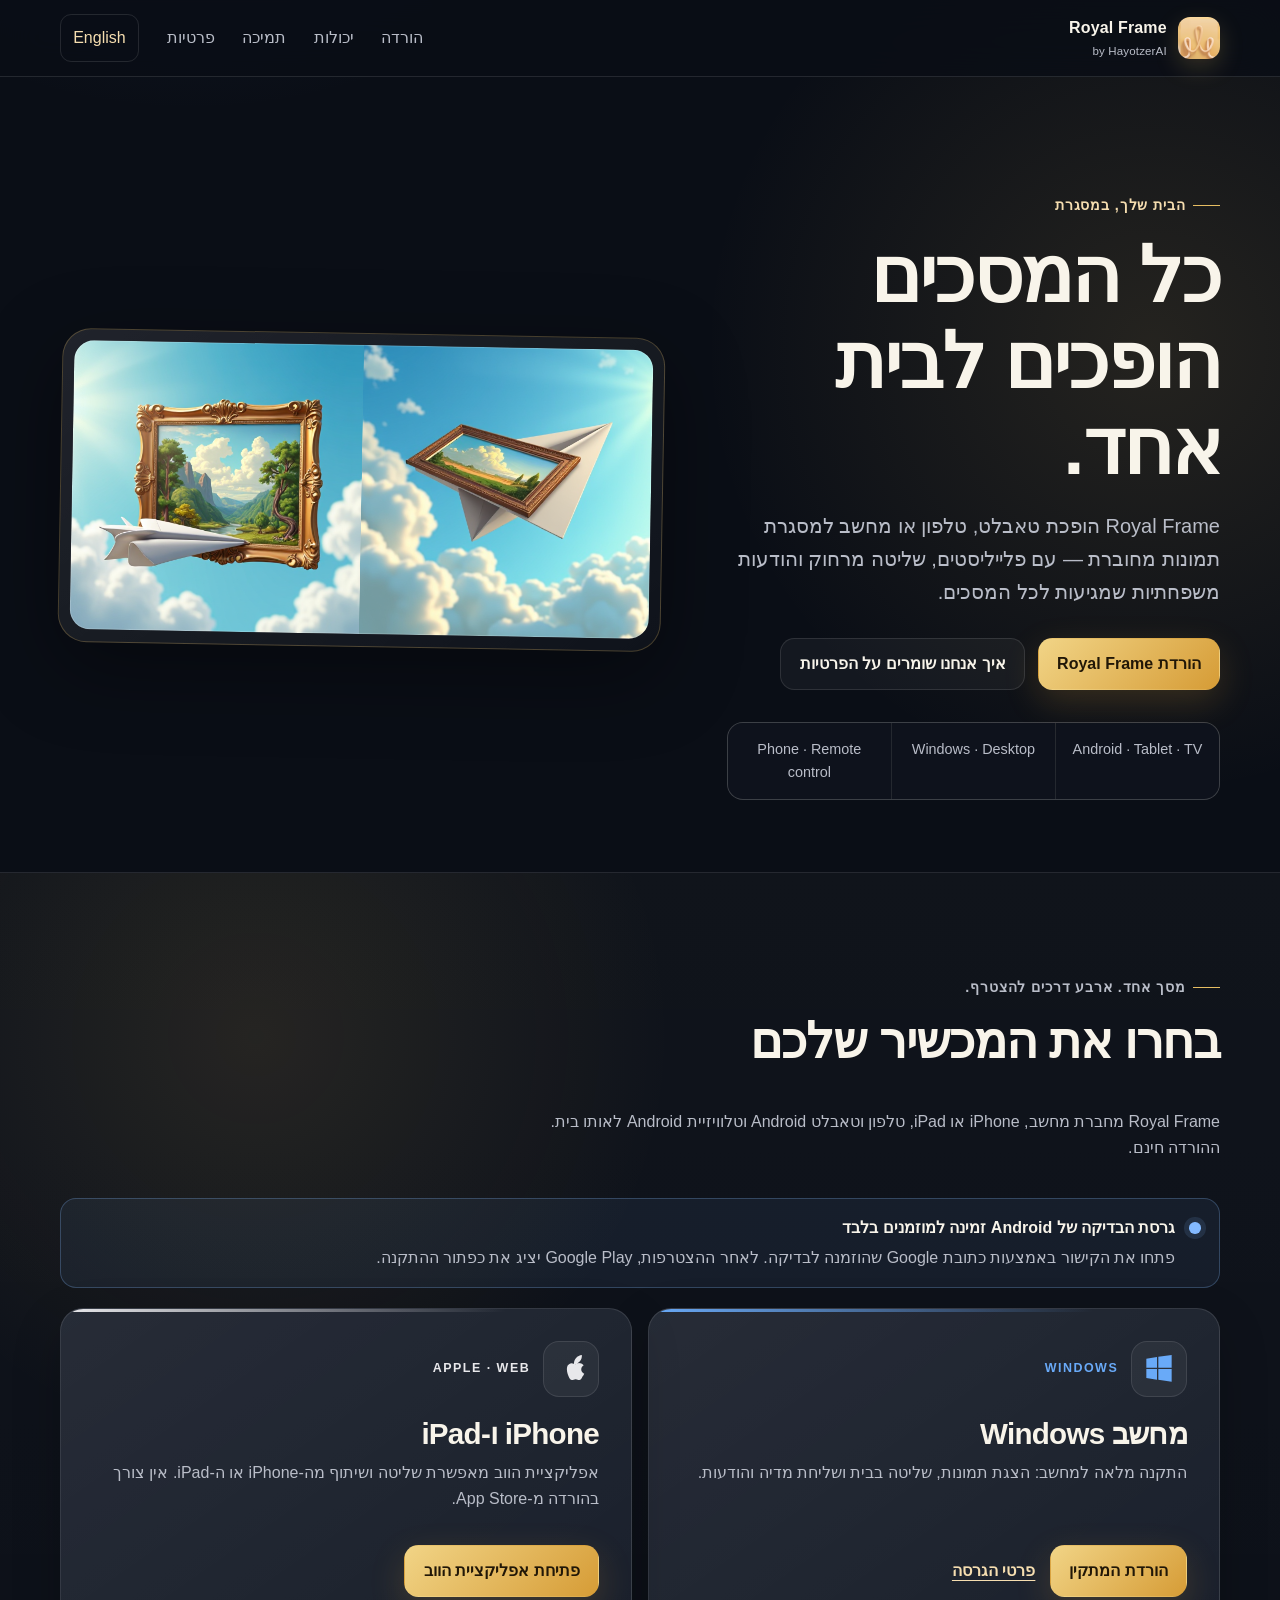
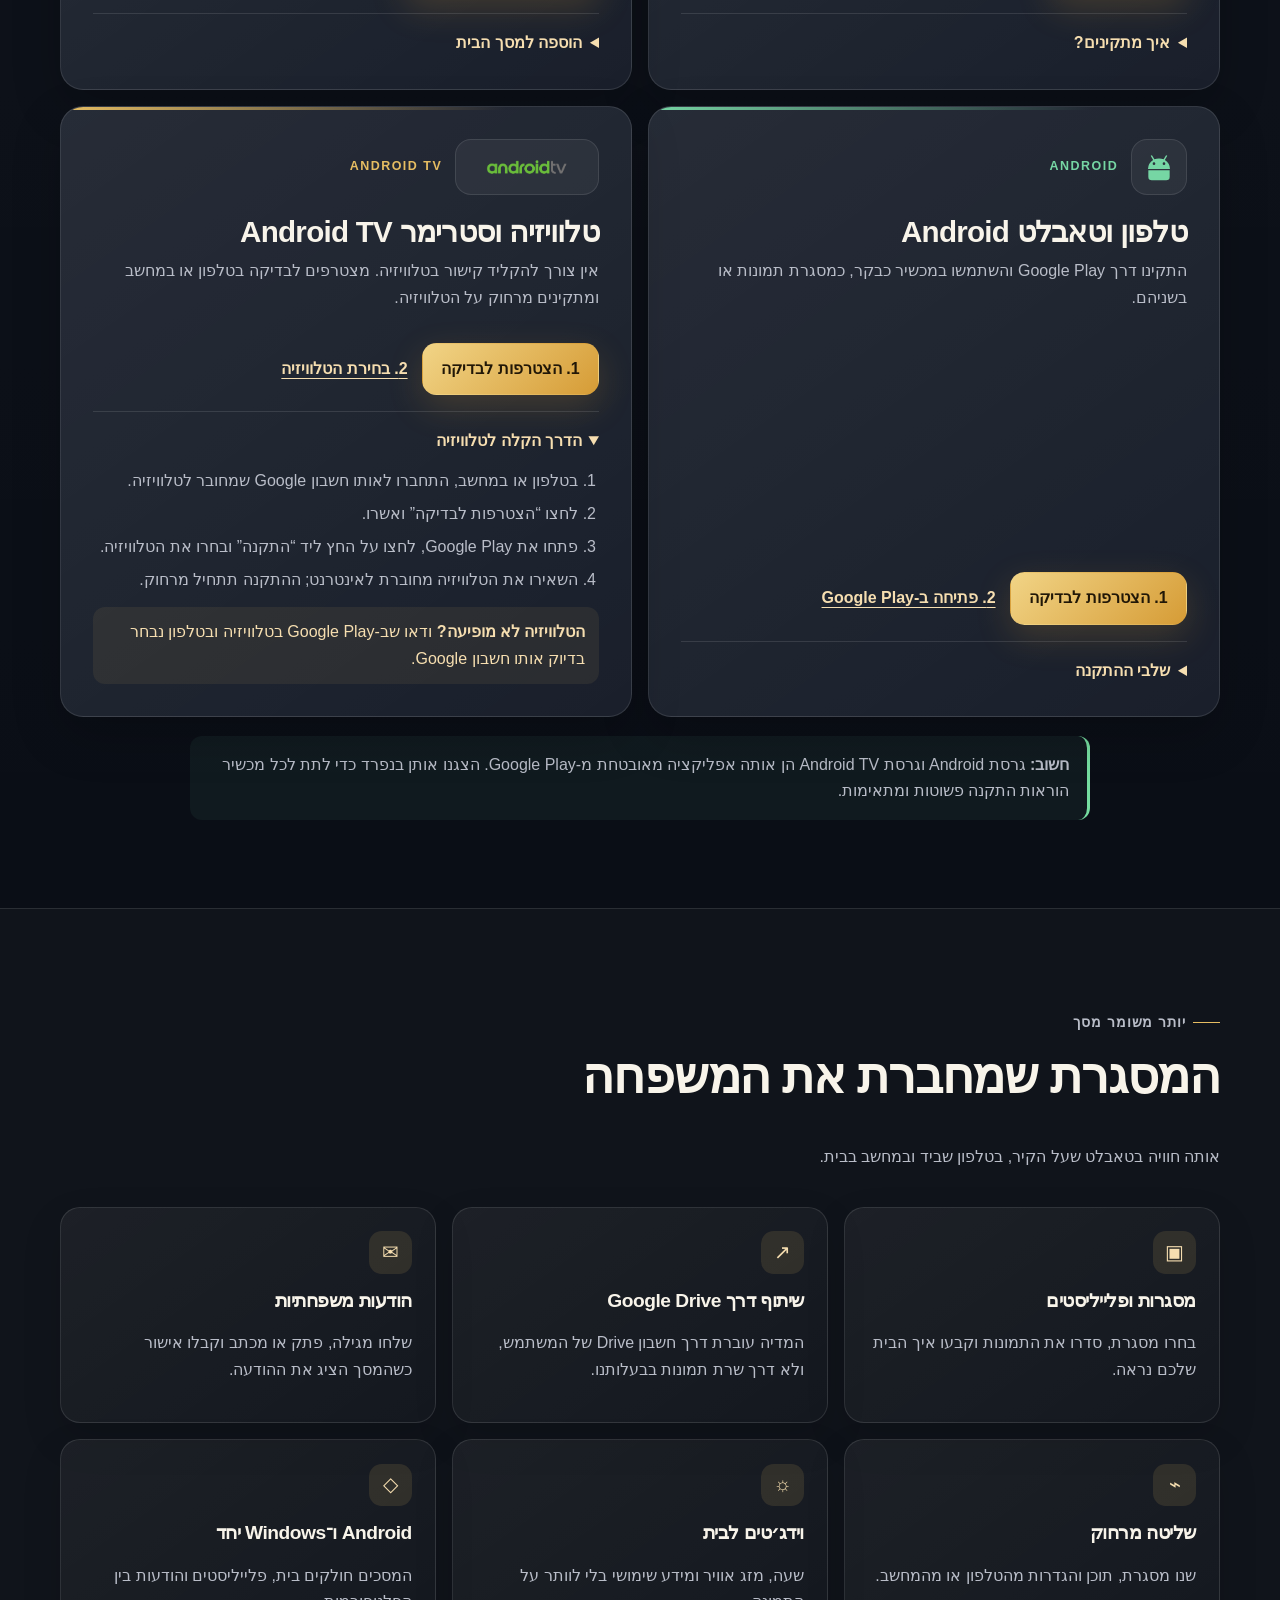
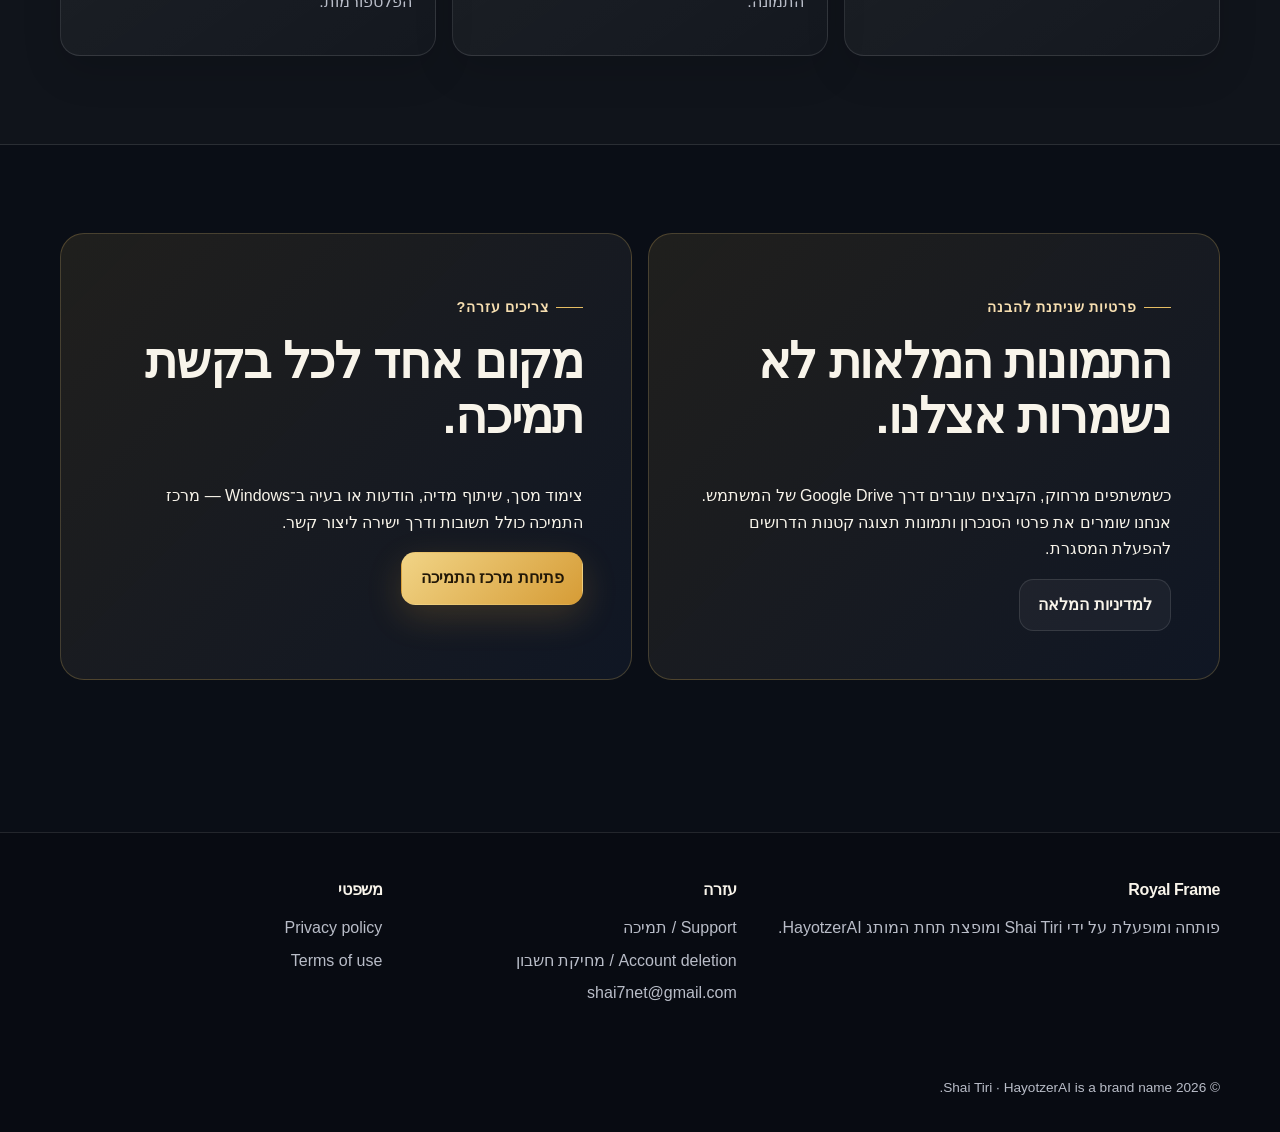
==== index.html @ 6806bc5f "Use Android TV wordmark in downloads" ====
<!doctype html>
<html lang="he" dir="rtl" data-language="he">
<head>
  <meta charset="utf-8">
  <meta name="viewport" content="width=device-width, initial-scale=1">
  <meta name="description" content="Royal Frame turns Android and Windows screens into a connected digital photo frame for your home.">
  <meta name="theme-color" content="#0a0e16">
  <meta property="og:title" content="Royal Frame by HayotzerAI">
  <meta property="og:description" content="Your photos, your screens, one connected frame.">
  <meta property="og:image" content="assets/royal-frame-hero.png">
  <title>Royal Frame — המסגרת המשפחתית החכמה</title>
  <link rel="icon" href="assets/royal-frame-icon.png">
  <link rel="stylesheet" href="styles.css">
  <script src="site.js" defer></script>
</head>
<body>
  <a class="skip-link" href="#main">דלג לתוכן</a>
  <header class="site-header">
    <div class="nav-shell">
      <a class="brand" href="index.html" aria-label="Royal Frame home">
        <img src="assets/royal-frame-icon.png" alt="">
        <span>Royal Frame<small>by HayotzerAI</small></span>
      </a>
      <nav class="nav-links" aria-label="ניווט ראשי">
        <a href="#downloads"><span data-lang="he">הורדה</span><span data-lang="en">Download</span></a>
        <a href="#features"><span data-lang="he">יכולות</span><span data-lang="en">Features</span></a>
        <a href="support.html"><span data-lang="he">תמיכה</span><span data-lang="en">Support</span></a>
        <a href="privacy.html"><span data-lang="he">פרטיות</span><span data-lang="en">Privacy</span></a>
      </nav>
      <button class="language-button" type="button" data-language-toggle>English</button>
    </div>
  </header>

  <main id="main">
    <section class="hero">
      <div class="content-shell hero-grid">
        <div>
          <p class="eyebrow"><span data-lang="he">הבית שלך, במסגרת</span><span data-lang="en">Your home, framed</span></p>
          <h1 data-lang="he">כל המסכים הופכים לבית אחד.</h1>
          <h1 data-lang="en">Every screen becomes part of home.</h1>
          <p class="lead" data-lang="he">Royal Frame הופכת טאבלט, טלפון או מחשב למסגרת תמונות מחוברת — עם פלייליסטים, שליטה מרחוק והודעות משפחתיות שמגיעות לכל המסכים.</p>
          <p class="lead" data-lang="en">Royal Frame turns a tablet, phone or PC into a connected photo frame—with playlists, remote control and family messages delivered across your screens.</p>
          <div class="hero-actions">
            <a class="button primary" href="#downloads"><span data-lang="he">הורדת Royal Frame</span><span data-lang="en">Download Royal Frame</span></a>
            <a class="button" href="privacy.html"><span data-lang="he">איך אנחנו שומרים על הפרטיות</span><span data-lang="en">How privacy works</span></a>
          </div>
          <div class="platform-strip" aria-label="Supported platforms">
            <span>Android · Tablet · TV</span>
            <span>Windows · Desktop</span>
            <span>Phone · Remote control</span>
          </div>
        </div>
        <div class="hero-art">
          <img src="assets/royal-frame-hero.png" alt="Royal Frame artwork showing framed pictures travelling between screens">
        </div>
      </div>
    </section>

    <section class="section download-section" id="downloads">
      <div class="content-shell">
        <div class="section-heading download-heading">
          <p class="eyebrow"><span data-lang="he">מסך אחד. ארבע דרכים להצטרף.</span><span data-lang="en">One home. Four ways to join.</span></p>
          <h2 data-lang="he">בחרו את המכשיר שלכם</h2>
          <h2 data-lang="en">Choose your device</h2>
          <p data-lang="he">Royal Frame מחברת מחשב, iPhone או iPad, טלפון וטאבלט Android וטלוויזיית Android לאותו בית. ההורדה חינם.</p>
          <p data-lang="en">Royal Frame connects Windows, iPhone or iPad, Android phones and tablets, and Android TV to one Home. Downloading is free.</p>
        </div>

        <div class="beta-notice" role="note">
          <span class="beta-dot" aria-hidden="true"></span>
          <div>
            <strong data-lang="he">גרסת הבדיקה של Android זמינה למוזמנים בלבד</strong>
            <strong data-lang="en">The Android test is currently invitation only</strong>
            <p data-lang="he">פתחו את הקישור באמצעות כתובת Google שהוזמנה לבדיקה. לאחר ההצטרפות, Google Play יציג את כפתור ההתקנה.</p>
            <p data-lang="en">Open the link with the invited Google account. After joining, Google Play will show the install option.</p>
          </div>
        </div>

        <div class="download-grid">
          <article class="download-card windows-card" id="download-windows">
            <div class="download-card-top">
              <div class="platform-icon" aria-hidden="true">
                <svg viewBox="0 0 48 48"><path d="M5 8.5 21 6v16H5zm18-2.8L43 3v19H23zM5 24h16v16L5 37.5zm18 0h20v19l-20-2.8z"/></svg>
              </div>
              <span class="platform-kicker">Windows</span>
            </div>
            <h3 data-lang="he">מחשב Windows</h3>
            <h3 data-lang="en">Windows PC</h3>
            <p data-lang="he">התקנה מלאה למחשב: הצגת תמונות, שליטה בבית ושליחת מדיה והודעות.</p>
            <p data-lang="en">The complete PC app for displaying photos, controlling your Home, and sending media and messages.</p>
            <div class="download-actions">
              <a class="button primary" href="https://github.com/Shai7net/royal-frame-windows-releases/releases/latest/download/RoyalFrameSetup.exe">
                <span data-lang="he">הורדת המתקין</span><span data-lang="en">Download installer</span>
              </a>
              <a class="text-link" href="https://github.com/Shai7net/royal-frame-windows-releases/releases/latest" target="_blank" rel="noopener">
                <span data-lang="he">פרטי הגרסה</span><span data-lang="en">Release details</span>
              </a>
            </div>
            <details class="install-notes">
              <summary><span data-lang="he">איך מתקינים?</span><span data-lang="en">How do I install it?</span></summary>
              <ol data-lang="he"><li>הורידו ופתחו את RoyalFrameSetup.exe.</li><li>אשרו ל-Windows לבצע את ההתקנה.</li><li>פתחו את Royal Frame והתחברו או הצטרפו לבית קיים.</li></ol>
              <ol data-lang="en"><li>Download and open RoyalFrameSetup.exe.</li><li>Allow Windows to run the installer.</li><li>Open Royal Frame and sign in or join an existing Home.</li></ol>
            </details>
          </article>

          <article class="download-card apple-card" id="download-apple">
            <div class="download-card-top">
              <div class="platform-icon" aria-hidden="true">
                <svg viewBox="0 0 48 48"><path d="M31.6 7.6c2.1-2.5 5.6-4.3 8.7-4.5.4 3.5-.9 7-3 9.3-2.1 2.5-5.4 4.4-8.7 4.1-.5-3.3 1-6.7 3-8.9ZM41.4 34.7c-1.3 3-2.8 5.8-5 5.9-2.1 0-2.8-1.3-5.4-1.3-2.7 0-3.5 1.2-5.5 1.3-2.2.1-3.9-2.9-5.2-5.8-2.8-5.9-3.1-12.8-1.3-15.9 1.3-2.2 3.6-3.6 5.9-3.6 2.2 0 4.2 1.4 5.5 1.4s3.8-1.7 6.4-1.5c1.1 0 4.2.4 6.2 3.3-5.4 3-4.5 10.6.9 12.7-.6 1.5-1.4 2.7-2.1 3.5Z"/></svg>
              </div>
              <span class="platform-kicker">Apple · Web</span>
            </div>
            <h3 data-lang="he">iPhone ו-iPad</h3>
            <h3 data-lang="en">iPhone &amp; iPad</h3>
            <p data-lang="he">אפליקציית הווב מאפשרת שליטה ושיתוף מה-iPhone או ה-iPad. אין צורך בהורדה מ-App Store.</p>
            <p data-lang="en">The web app lets you control and share from iPhone or iPad. No App Store download is required.</p>
            <div class="download-actions">
              <a class="button primary" href="https://royal-frame-remote.web.app" target="_blank" rel="noopener">
                <span data-lang="he">פתיחת אפליקציית הווב</span><span data-lang="en">Open the web app</span>
              </a>
            </div>
            <details class="install-notes">
              <summary><span data-lang="he">הוספה למסך הבית</span><span data-lang="en">Add it to your Home Screen</span></summary>
              <ol data-lang="he"><li>פתחו את הקישור ב-Safari.</li><li>לחצו על שיתוף ואז “הוספה למסך הבית”.</li><li>הפעילו “פתיחה כיישום אינטרנט” ולחצו “הוספה”.</li></ol>
              <ol data-lang="en"><li>Open the link in Safari.</li><li>Tap Share, then “Add to Home Screen.”</li><li>Turn on “Open as Web App,” then tap Add.</li></ol>
            </details>
          </article>

          <article class="download-card android-card" id="download-android">
            <div class="download-card-top">
              <div class="platform-icon" aria-hidden="true">
                <svg viewBox="0 0 48 48"><path d="m15.2 13.4-3.6-6.2 1.8-1 3.7 6.3A21 21 0 0 1 24 11.3c2.4 0 4.7.4 6.9 1.2l3.7-6.3 1.8 1-3.6 6.2A16.5 16.5 0 0 1 40.5 27h-33a16.5 16.5 0 0 1 7.7-13.6ZM16.5 21a2 2 0 1 0 0-4 2 2 0 0 0 0 4Zm15 0a2 2 0 1 0 0-4 2 2 0 0 0 0 4ZM8 29h32v10a5 5 0 0 1-5 5H13a5 5 0 0 1-5-5Z"/></svg>
              </div>
              <span class="platform-kicker">Android</span>
            </div>
            <h3 data-lang="he">טלפון וטאבלט Android</h3>
            <h3 data-lang="en">Android phone &amp; tablet</h3>
            <p data-lang="he">התקינו דרך Google Play והשתמשו במכשיר כבקר, כמסגרת תמונות או בשניהם.</p>
            <p data-lang="en">Install from Google Play and use the device as a controller, a photo frame, or both.</p>
            <div class="download-actions two-actions">
              <a class="button primary" href="https://play.google.com/apps/testing/net.shai7.royalframe" target="_blank" rel="noopener">
                <span data-lang="he">1. הצטרפות לבדיקה</span><span data-lang="en">1. Join the test</span>
              </a>
              <a class="text-link" href="https://play.google.com/store/apps/details?id=net.shai7.royalframe" target="_blank" rel="noopener">
                <span data-lang="he">2. פתיחה ב-Google Play</span><span data-lang="en">2. Open in Google Play</span>
              </a>
            </div>
            <details class="install-notes">
              <summary><span data-lang="he">שלבי ההתקנה</span><span data-lang="en">Installation steps</span></summary>
              <ol data-lang="he"><li>ודאו שחשבון Google במכשיר נמצא ברשימת המוזמנים.</li><li>לחצו “הצטרפות לבדיקה” ואשרו.</li><li>פתחו את Google Play ולחצו “התקנה”.</li></ol>
              <ol data-lang="en"><li>Make sure the device's Google account is on the invited list.</li><li>Select “Join the test” and confirm.</li><li>Open Google Play and tap Install.</li></ol>
            </details>
          </article>

          <article class="download-card tv-card" id="download-tv">
            <div class="download-card-top">
              <div class="platform-icon platform-wordmark" aria-hidden="true">
                <img src="assets/android-tv-wordmark.png" alt="">
              </div>
              <span class="platform-kicker">Android TV</span>
            </div>
            <h3 data-lang="he">טלוויזיה וסטרימר Android TV</h3>
            <h3 data-lang="en">Android TV &amp; streamer</h3>
            <p data-lang="he">אין צורך להקליד קישור בטלוויזיה. מצטרפים לבדיקה בטלפון או במחשב ומתקינים מרחוק על הטלוויזיה.</p>
            <p data-lang="en">No need to type a link on the TV. Join the test on a phone or computer, then install remotely on the TV.</p>
            <div class="download-actions two-actions">
              <a class="button primary" href="https://play.google.com/apps/testing/net.shai7.royalframe" target="_blank" rel="noopener">
                <span data-lang="he">1. הצטרפות לבדיקה</span><span data-lang="en">1. Join the test</span>
              </a>
              <a class="text-link" href="https://play.google.com/store/apps/details?id=net.shai7.royalframe" target="_blank" rel="noopener">
                <span data-lang="he">2. בחירת הטלוויזיה</span><span data-lang="en">2. Choose your TV</span>
              </a>
            </div>
            <details class="install-notes tv-notes" open>
              <summary><span data-lang="he">הדרך הקלה לטלוויזיה</span><span data-lang="en">The easy TV method</span></summary>
              <ol data-lang="he"><li>בטלפון או במחשב, התחברו לאותו חשבון Google שמחובר לטלוויזיה.</li><li>לחצו “הצטרפות לבדיקה” ואשרו.</li><li>פתחו את Google Play, לחצו על החץ ליד “התקנה” ובחרו את הטלוויזיה.</li><li>השאירו את הטלוויזיה מחוברת לאינטרנט; ההתקנה תתחיל מרחוק.</li></ol>
              <ol data-lang="en"><li>On a phone or computer, sign in to the same Google account used on the TV.</li><li>Select “Join the test” and confirm.</li><li>Open Google Play, select the arrow next to Install, and choose the TV.</li><li>Keep the TV online; installation will begin remotely.</li></ol>
              <p class="account-tip" data-lang="he"><strong>הטלוויזיה לא מופיעה?</strong> ודאו שב-Google Play בטלוויזיה ובטלפון נבחר בדיוק אותו חשבון Google.</p>
              <p class="account-tip" data-lang="en"><strong>TV not listed?</strong> Check that Google Play on the TV and phone uses exactly the same Google account.</p>
            </details>
          </article>
        </div>

        <p class="android-one-app" data-lang="he"><strong>חשוב:</strong> גרסת Android וגרסת Android TV הן אותה אפליקציה מאובטחת מ-Google Play. הצגנו אותן בנפרד כדי לתת לכל מכשיר הוראות התקנה פשוטות ומתאימות.</p>
        <p class="android-one-app" data-lang="en"><strong>Good to know:</strong> Android and Android TV use the same secure Google Play app. They are shown separately here so each device gets the right installation instructions.</p>
      </div>
    </section>

    <section class="section alt" id="features">
      <div class="content-shell">
        <div class="section-heading">
          <p class="eyebrow"><span data-lang="he">יותר משומר מסך</span><span data-lang="en">More than a screensaver</span></p>
          <h2 data-lang="he">המסגרת שמחברת את המשפחה</h2>
          <h2 data-lang="en">The frame that connects the family</h2>
          <p data-lang="he">אותה חוויה בטאבלט שעל הקיר, בטלפון שביד ובמחשב בבית.</p>
          <p data-lang="en">One experience across the wall tablet, the phone in your hand and the PC at home.</p>
        </div>
        <div class="card-grid">
          <article class="card"><div class="card-icon">▣</div><h3 data-lang="he">מסגרות ופלייליסטים</h3><h3 data-lang="en">Frames and playlists</h3><p data-lang="he">בחרו מסגרת, סדרו את התמונות וקבעו איך הבית שלכם נראה.</p><p data-lang="en">Choose a frame, arrange your media and decide how your home looks.</p></article>
          <article class="card"><div class="card-icon">↗</div><h3 data-lang="he">שיתוף דרך Google Drive</h3><h3 data-lang="en">Sharing through Google Drive</h3><p data-lang="he">המדיה עוברת דרך חשבון Drive של המשתמש, ולא דרך שרת תמונות בבעלותנו.</p><p data-lang="en">Media travels through the user's Drive account, not through an image server owned by us.</p></article>
          <article class="card"><div class="card-icon">✉</div><h3 data-lang="he">הודעות משפחתיות</h3><h3 data-lang="en">Family messages</h3><p data-lang="he">שלחו מגילה, פתק או מכתב וקבלו אישור כשהמסך הציג את ההודעה.</p><p data-lang="en">Send a scroll, note or letter and see when a screen has displayed it.</p></article>
          <article class="card"><div class="card-icon">⌁</div><h3 data-lang="he">שליטה מרחוק</h3><h3 data-lang="en">Remote control</h3><p data-lang="he">שנו מסגרת, תוכן והגדרות מהטלפון או מהמחשב.</p><p data-lang="en">Change the frame, content and settings from a phone or PC.</p></article>
          <article class="card"><div class="card-icon">☼</div><h3 data-lang="he">וידג׳טים לבית</h3><h3 data-lang="en">Home widgets</h3><p data-lang="he">שעה, מזג אוויר ומידע שימושי בלי לוותר על התמונה.</p><p data-lang="en">Time, optional weather and useful information without hiding the picture.</p></article>
          <article class="card"><div class="card-icon">◇</div><h3 data-lang="he">Android ו־Windows יחד</h3><h3 data-lang="en">Android and Windows together</h3><p data-lang="he">המסכים חולקים בית, פלייליסטים והודעות בין הפלטפורמות.</p><p data-lang="en">Screens share a Home, playlists and messages across platforms.</p></article>
        </div>
      </div>
    </section>

    <section class="section">
      <div class="content-shell split-panel">
        <div class="statement">
          <p class="eyebrow"><span data-lang="he">פרטיות שניתנת להבנה</span><span data-lang="en">Privacy you can understand</span></p>
          <h2 data-lang="he">התמונות המלאות לא נשמרות אצלנו.</h2>
          <h2 data-lang="en">We do not host your full-size photos.</h2>
          <p data-lang="he">כשמשתפים מרחוק, הקבצים עוברים דרך Google Drive של המשתמש. אנחנו שומרים את פרטי הסנכרון ותמונות תצוגה קטנות הדרושים להפעלת המסגרת.</p>
          <p data-lang="en">When sharing remotely, files travel through the user's Google Drive. We store the synchronization details and small previews needed to operate the frame.</p>
          <a class="button" href="privacy.html"><span data-lang="he">למדיניות המלאה</span><span data-lang="en">Read the full policy</span></a>
        </div>
        <div class="statement">
          <p class="eyebrow"><span data-lang="he">צריכים עזרה?</span><span data-lang="en">Need a hand?</span></p>
          <h2 data-lang="he">מקום אחד לכל בקשת תמיכה.</h2>
          <h2 data-lang="en">One place for every support request.</h2>
          <p data-lang="he">צימוד מסך, שיתוף מדיה, הודעות או בעיה ב־Windows — מרכז התמיכה כולל תשובות ודרך ישירה ליצור קשר.</p>
          <p data-lang="en">Pairing, media sharing, messages or a Windows issue—the support center includes answers and a direct contact route.</p>
          <a class="button primary" href="support.html"><span data-lang="he">פתיחת מרכז התמיכה</span><span data-lang="en">Open support center</span></a>
        </div>
      </div>
    </section>
  </main>

  <footer class="site-footer">
    <div class="content-shell footer-grid">
      <div><h3>Royal Frame</h3><p class="muted" data-lang="he">פותחה ומופעלת על ידי Shai Tiri ומופצת תחת המותג HayotzerAI.</p><p class="muted" data-lang="en">Developed and operated by Shai Tiri and distributed under the HayotzerAI brand.</p></div>
      <div><h3 data-lang="he">עזרה</h3><h3 data-lang="en">Help</h3><a href="support.html">Support / תמיכה</a><a href="delete-account.html">Account deletion / מחיקת חשבון</a><a href="mailto:shai7net@gmail.com">shai7net@gmail.com</a></div>
      <div><h3 data-lang="he">משפטי</h3><h3 data-lang="en">Legal</h3><a href="privacy.html">Privacy policy</a><a href="terms.html">Terms of use</a></div>
    </div>
    <div class="content-shell footer-note">© <span data-year>2026</span> Shai Tiri · HayotzerAI is a brand name.</div>
  </footer>
</body>
</html>
---- styles.css ----
:root {
  color-scheme: dark;
  --ink: #f8f4ea;
  --muted: #b9bdc8;
  --surface: #151b27;
  --surface-2: #1c2433;
  --line: rgba(255, 255, 255, 0.11);
  --gold: #e6bd62;
  --gold-soft: #f6deb0;
  --blue: #83b9ff;
  --success: #75dda0;
  --shadow: 0 24px 80px rgba(0, 0, 0, 0.38);
}

* { box-sizing: border-box; }

html { scroll-behavior: smooth; }

body {
  margin: 0;
  min-width: 320px;
  background:
    radial-gradient(circle at 15% -10%, rgba(71, 108, 170, 0.24), transparent 34rem),
    radial-gradient(circle at 90% 8%, rgba(230, 189, 98, 0.12), transparent 28rem),
    #0a0e16;
  color: var(--ink);
  font-family: Inter, "Segoe UI", Arial, sans-serif;
  line-height: 1.65;
}

a { color: inherit; }
img { max-width: 100%; display: block; }
button, input, textarea, select { font: inherit; }

.skip-link {
  position: fixed;
  inset-inline-start: 1rem;
  top: -5rem;
  z-index: 100;
  padding: 0.7rem 1rem;
  border-radius: 0.6rem;
  background: var(--gold);
  color: #171006;
}

.skip-link:focus { top: 1rem; }

.site-header {
  position: sticky;
  top: 0;
  z-index: 20;
  border-bottom: 1px solid var(--line);
  background: rgba(10, 14, 22, 0.84);
  backdrop-filter: blur(18px);
}

.nav-shell,
.content-shell {
  width: min(1160px, calc(100% - 2rem));
  margin-inline: auto;
}

.nav-shell {
  min-height: 76px;
  display: flex;
  align-items: center;
  gap: 1rem;
}

.brand {
  display: inline-flex;
  align-items: center;
  gap: 0.7rem;
  margin-inline-end: auto;
  text-decoration: none;
  font-weight: 760;
  letter-spacing: 0.01em;
}

.brand img {
  width: 42px;
  height: 42px;
  border-radius: 12px;
  box-shadow: 0 8px 25px rgba(230, 189, 98, 0.2);
}

.brand small {
  display: block;
  color: var(--muted);
  font-size: 0.72rem;
  font-weight: 500;
}

.nav-links {
  display: flex;
  align-items: center;
  gap: 0.2rem;
}

.nav-links a,
.language-button {
  padding: 0.6rem 0.76rem;
  border: 0;
  border-radius: 0.7rem;
  background: transparent;
  color: var(--muted);
  text-decoration: none;
  cursor: pointer;
}

.nav-links a:hover,
.nav-links a:focus-visible,
.language-button:hover,
.language-button:focus-visible {
  background: rgba(255, 255, 255, 0.07);
  color: var(--ink);
  outline: none;
}

.language-button {
  border: 1px solid var(--line);
  color: var(--gold-soft);
}

.hero {
  padding: clamp(3.6rem, 8vw, 7.2rem) 0 4.5rem;
  overflow: hidden;
}

.hero-grid {
  display: grid;
  grid-template-columns: 0.9fr 1.1fr;
  align-items: center;
  gap: clamp(2rem, 5vw, 5rem);
}

.eyebrow {
  display: inline-flex;
  align-items: center;
  gap: 0.45rem;
  color: var(--gold-soft);
  font-size: 0.9rem;
  font-weight: 700;
  letter-spacing: 0.06em;
  text-transform: uppercase;
}

.eyebrow::before {
  width: 1.7rem;
  height: 1px;
  background: var(--gold);
  content: "";
}

h1, h2, h3 {
  margin-top: 0;
  line-height: 1.12;
  letter-spacing: -0.025em;
}

h1 {
  max-width: 13ch;
  margin-bottom: 1.25rem;
  font-size: clamp(2.7rem, 6vw, 5.6rem);
}

h2 { font-size: clamp(2rem, 3.8vw, 3.2rem); }
h3 { font-size: 1.2rem; }

.lead {
  max-width: 62ch;
  color: var(--muted);
  font-size: clamp(1.05rem, 1.7vw, 1.25rem);
}

.hero-actions,
.inline-actions {
  display: flex;
  flex-wrap: wrap;
  gap: 0.8rem;
  margin-top: 1.8rem;
}

.button {
  display: inline-flex;
  align-items: center;
  justify-content: center;
  min-height: 48px;
  padding: 0.75rem 1.15rem;
  border: 1px solid var(--line);
  border-radius: 0.9rem;
  background: rgba(255, 255, 255, 0.045);
  color: var(--ink);
  font-weight: 700;
  text-decoration: none;
  transition: transform 150ms ease, border-color 150ms ease, background 150ms ease;
}

.button:hover,
.button:focus-visible {
  transform: translateY(-2px);
  border-color: rgba(230, 189, 98, 0.7);
  outline: none;
}

.button.primary {
  border-color: transparent;
  background: linear-gradient(135deg, #f1d486, #d69c36);
  color: #211707;
  box-shadow: 0 12px 35px rgba(214, 156, 54, 0.2);
}

.hero-art {
  position: relative;
  padding: 0.7rem;
  border: 1px solid rgba(230, 189, 98, 0.25);
  border-radius: 1.8rem;
  background: linear-gradient(145deg, rgba(255,255,255,0.09), rgba(255,255,255,0.025));
  box-shadow: var(--shadow);
  transform: rotate(1deg);
}

.hero-art::after {
  position: absolute;
  inset: 0.7rem;
  border: 1px solid rgba(255, 255, 255, 0.18);
  border-radius: 1.25rem;
  pointer-events: none;
  content: "";
}

.hero-art img {
  width: 100%;
  aspect-ratio: 2 / 1;
  border-radius: 1.25rem;
  object-fit: cover;
}

.platform-strip {
  display: grid;
  grid-template-columns: repeat(3, 1fr);
  gap: 1px;
  overflow: hidden;
  margin-top: 2rem;
  border: 1px solid var(--line);
  border-radius: 1rem;
  background: var(--line);
}

.platform-strip span {
  padding: 0.9rem;
  background: rgba(12, 17, 27, 0.92);
  text-align: center;
  color: var(--muted);
  font-size: 0.9rem;
}

.download-section {
  position: relative;
  border-top: 1px solid var(--line);
  background:
    radial-gradient(circle at 20% 10%, rgba(230, 189, 98, 0.1), transparent 26rem),
    linear-gradient(180deg, rgba(255,255,255,0.025), rgba(255,255,255,0));
}

.download-heading { max-width: 790px; }

.beta-notice {
  display: grid;
  grid-template-columns: auto 1fr;
  align-items: start;
  gap: 0.85rem;
  margin: 0 0 1.2rem;
  padding: 1rem 1.15rem;
  border: 1px solid rgba(131, 185, 255, 0.26);
  border-radius: 1rem;
  background: rgba(131, 185, 255, 0.07);
}

.beta-notice p { margin: 0.2rem 0 0; color: var(--muted); }

.beta-dot {
  width: 0.72rem;
  height: 0.72rem;
  margin-top: 0.42rem;
  border-radius: 50%;
  background: var(--blue);
  box-shadow: 0 0 0 5px rgba(131, 185, 255, 0.12);
}

.download-grid {
  display: grid;
  grid-template-columns: repeat(2, minmax(0, 1fr));
  gap: 1rem;
}

.download-card {
  position: relative;
  display: flex;
  min-height: 100%;
  flex-direction: column;
  overflow: hidden;
  padding: clamp(1.35rem, 3vw, 2rem);
  border: 1px solid var(--line);
  border-radius: 1.45rem;
  background:
    linear-gradient(145deg, rgba(255,255,255,0.075), rgba(255,255,255,0.018)),
    var(--surface);
  box-shadow: 0 18px 50px rgba(0, 0, 0, 0.2);
}

.download-card::before {
  position: absolute;
  inset: 0 0 auto;
  height: 3px;
  background: linear-gradient(90deg, var(--card-accent, var(--gold)), transparent 78%);
  content: "";
}

.windows-card { --card-accent: #69aaf8; }
.apple-card { --card-accent: #e8e8eb; }
.android-card { --card-accent: #76d6a4; }
.tv-card { --card-accent: #e6bd62; }

.download-card-top {
  display: flex;
  align-items: center;
  gap: 0.8rem;
  margin-bottom: 1.25rem;
}

.platform-icon {
  width: 3.5rem;
  height: 3.5rem;
  display: grid;
  place-items: center;
  border: 1px solid rgba(255,255,255,0.1);
  border-radius: 1rem;
  background: rgba(255,255,255,0.05);
  color: var(--card-accent, var(--gold));
}

.platform-icon svg {
  width: 2rem;
  height: 2rem;
  fill: currentColor;
}

.platform-wordmark {
  width: 9rem;
  padding-inline: 0.75rem;
}

.platform-wordmark img {
  width: 100%;
  max-height: 2rem;
  object-fit: contain;
}

.platform-kicker {
  color: var(--card-accent, var(--gold-soft));
  font-size: 0.78rem;
  font-weight: 800;
  letter-spacing: 0.12em;
  text-transform: uppercase;
}

.download-card h3 { margin-bottom: 0.65rem; font-size: clamp(1.4rem, 2.5vw, 1.85rem); }
.download-card > p { margin-top: 0; color: var(--muted); }

.download-actions {
  display: flex;
  align-items: center;
  flex-wrap: wrap;
  gap: 0.9rem;
  margin-top: auto;
  padding-top: 1rem;
}

.download-actions .button { min-height: 46px; }

.text-link {
  color: var(--gold-soft);
  font-weight: 700;
  text-underline-offset: 0.24em;
}

.text-link:hover,
.text-link:focus-visible { color: var(--ink); }

.install-notes {
  margin-top: 1rem;
  padding-top: 1rem;
  border-top: 1px solid var(--line);
}

.install-notes summary {
  color: var(--gold-soft);
  font-weight: 750;
  cursor: pointer;
}

.install-notes ol {
  margin: 0.85rem 0 0;
  padding-inline-start: 1.3rem;
  color: var(--muted);
}

.install-notes li + li { margin-top: 0.4rem; }

.account-tip {
  margin: 0.9rem 0 0;
  padding: 0.75rem 0.85rem;
  border-radius: 0.75rem;
  background: rgba(230, 189, 98, 0.08);
  color: var(--gold-soft) !important;
}

.android-one-app {
  max-width: 900px;
  margin: 1.2rem auto 0;
  padding: 0.95rem 1.1rem;
  border-inline-start: 3px solid var(--success);
  border-radius: 0.75rem;
  background: rgba(117, 221, 160, 0.06);
  color: var(--muted);
}

.section { padding: 5.5rem 0; }
.section.compact { padding: 3.4rem 0; }
.section.alt { border-block: 1px solid var(--line); background: rgba(255, 255, 255, 0.025); }

.section-heading {
  max-width: 720px;
  margin-bottom: 2.3rem;
}

.section-heading p { color: var(--muted); }

.card-grid {
  display: grid;
  grid-template-columns: repeat(3, 1fr);
  gap: 1rem;
}

.card {
  padding: 1.45rem;
  border: 1px solid var(--line);
  border-radius: 1.25rem;
  background: linear-gradient(145deg, rgba(255,255,255,0.055), rgba(255,255,255,0.018));
  box-shadow: 0 16px 40px rgba(0, 0, 0, 0.12);
}

.card-icon {
  width: 2.65rem;
  height: 2.65rem;
  display: grid;
  place-items: center;
  margin-bottom: 1rem;
  border-radius: 0.8rem;
  background: rgba(230, 189, 98, 0.12);
  color: var(--gold-soft);
  font-size: 1.25rem;
}

.card p,
.muted { color: var(--muted); }

.split-panel {
  display: grid;
  grid-template-columns: 1fr 1fr;
  gap: 1rem;
}

.statement {
  padding: clamp(1.5rem, 4vw, 3rem);
  border: 1px solid rgba(230, 189, 98, 0.24);
  border-radius: 1.5rem;
  background: linear-gradient(135deg, rgba(230, 189, 98, 0.1), rgba(83, 131, 201, 0.08));
}

.statement strong { color: var(--gold-soft); }

.page-hero {
  padding: 4.5rem 0 2.5rem;
  border-bottom: 1px solid var(--line);
}

.page-hero h1 { max-width: 18ch; font-size: clamp(2.5rem, 5vw, 4.8rem); }

.legal-layout {
  display: grid;
  grid-template-columns: minmax(0, 1fr) 260px;
  align-items: start;
  gap: 2.2rem;
}

.legal-copy {
  max-width: 830px;
  padding: 2rem;
  border: 1px solid var(--line);
  border-radius: 1.3rem;
  background: rgba(255, 255, 255, 0.025);
}

.legal-copy h2 {
  margin-top: 2.5rem;
  font-size: 1.45rem;
}

.legal-copy h2:first-child { margin-top: 0; }
.legal-copy li + li { margin-top: 0.45rem; }

.legal-nav {
  position: sticky;
  top: 98px;
  padding: 1rem;
  border: 1px solid var(--line);
  border-radius: 1rem;
  background: rgba(255, 255, 255, 0.025);
}

.legal-nav a {
  display: block;
  padding: 0.45rem;
  border-radius: 0.45rem;
  color: var(--muted);
  text-decoration: none;
}

.legal-nav a:hover { color: var(--ink); background: rgba(255,255,255,0.05); }

.contact-card {
  display: grid;
  grid-template-columns: auto 1fr;
  gap: 1rem;
  align-items: center;
  padding: 1.4rem;
  border: 1px solid rgba(117, 221, 160, 0.25);
  border-radius: 1.25rem;
  background: rgba(117, 221, 160, 0.06);
}

.contact-card .card-icon { margin: 0; }

.faq details {
  border-bottom: 1px solid var(--line);
  padding: 1rem 0;
}

.faq summary {
  cursor: pointer;
  font-weight: 700;
}

.faq details p { color: var(--muted); }

.notice {
  padding: 1rem 1.1rem;
  border-inline-start: 3px solid var(--gold);
  border-radius: 0.6rem;
  background: rgba(230, 189, 98, 0.08);
  color: var(--gold-soft);
}

.site-footer {
  margin-top: 4rem;
  border-top: 1px solid var(--line);
  background: rgba(0, 0, 0, 0.18);
}

.footer-grid {
  display: grid;
  grid-template-columns: 1.4fr 1fr 1fr;
  gap: 2rem;
  padding: 3rem 0;
}

.footer-grid h3 { font-size: 1rem; }
.footer-grid a { display: block; margin: 0.4rem 0; color: var(--muted); text-decoration: none; }
.footer-grid a:hover { color: var(--ink); }
.footer-note { padding: 1rem 0 2rem; color: var(--muted); font-size: 0.85rem; }

[data-lang="en"] { display: none; }
html[data-language="en"] [data-lang="he"] { display: none; }
html[data-language="en"] [data-lang="en"] { display: revert; }

@media (max-width: 900px) {
  .hero-grid,
  .split-panel,
  .legal-layout { grid-template-columns: 1fr; }
  .card-grid { grid-template-columns: repeat(2, 1fr); }
  .download-grid { grid-template-columns: 1fr; }
  .legal-nav { position: static; order: -1; }
  .legal-nav a { display: inline-block; }
}

@media (max-width: 720px) {
  .nav-shell { min-height: 66px; flex-wrap: wrap; padding-block: 0.65rem; }
  .brand { width: calc(100% - 5rem); }
  .nav-links { width: 100%; overflow-x: auto; padding-bottom: 0.15rem; }
  .nav-links a { white-space: nowrap; }
  .card-grid,
  .footer-grid { grid-template-columns: 1fr; }
  .hero { padding-top: 3rem; }
  .hero-art { transform: none; }
  .platform-strip { grid-template-columns: 1fr; }
  .legal-copy { padding: 1.2rem; }
}

@media (prefers-reduced-motion: reduce) {
  *, *::before, *::after { scroll-behavior: auto !important; transition: none !important; }
}
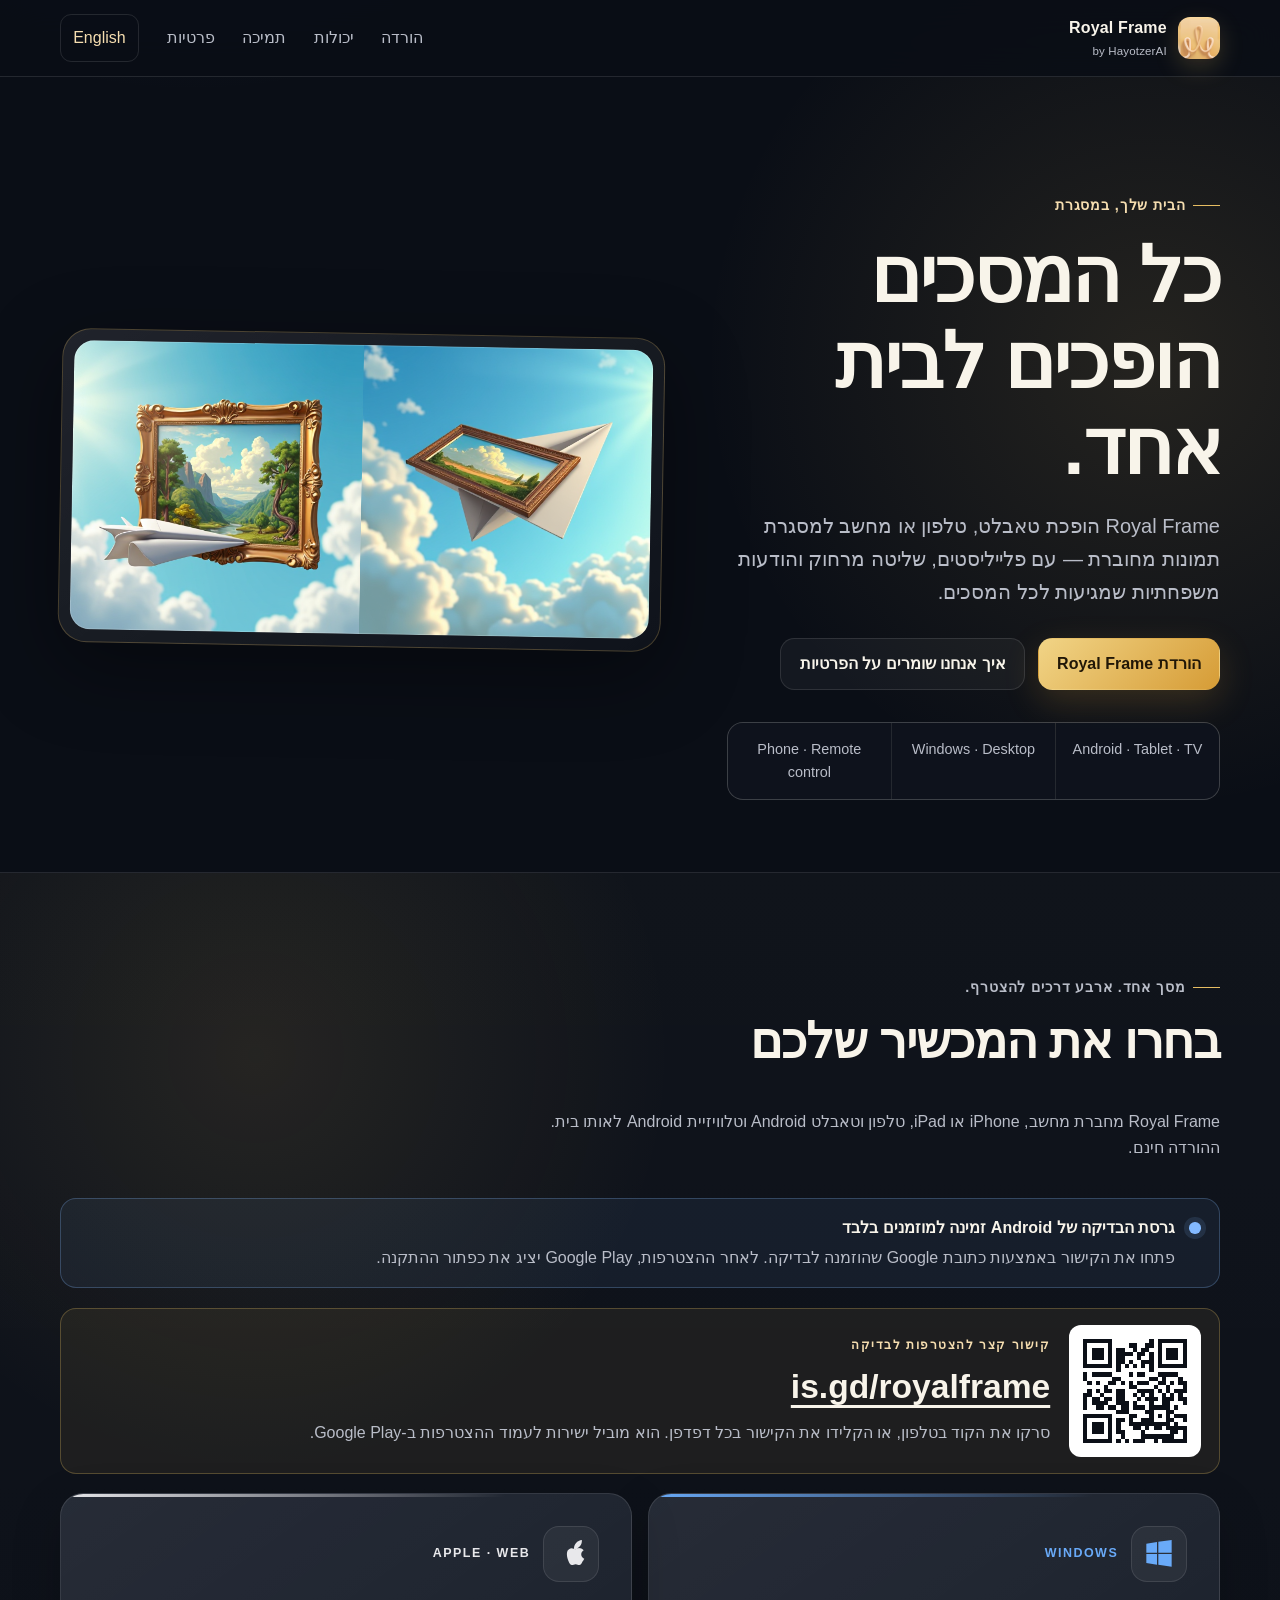
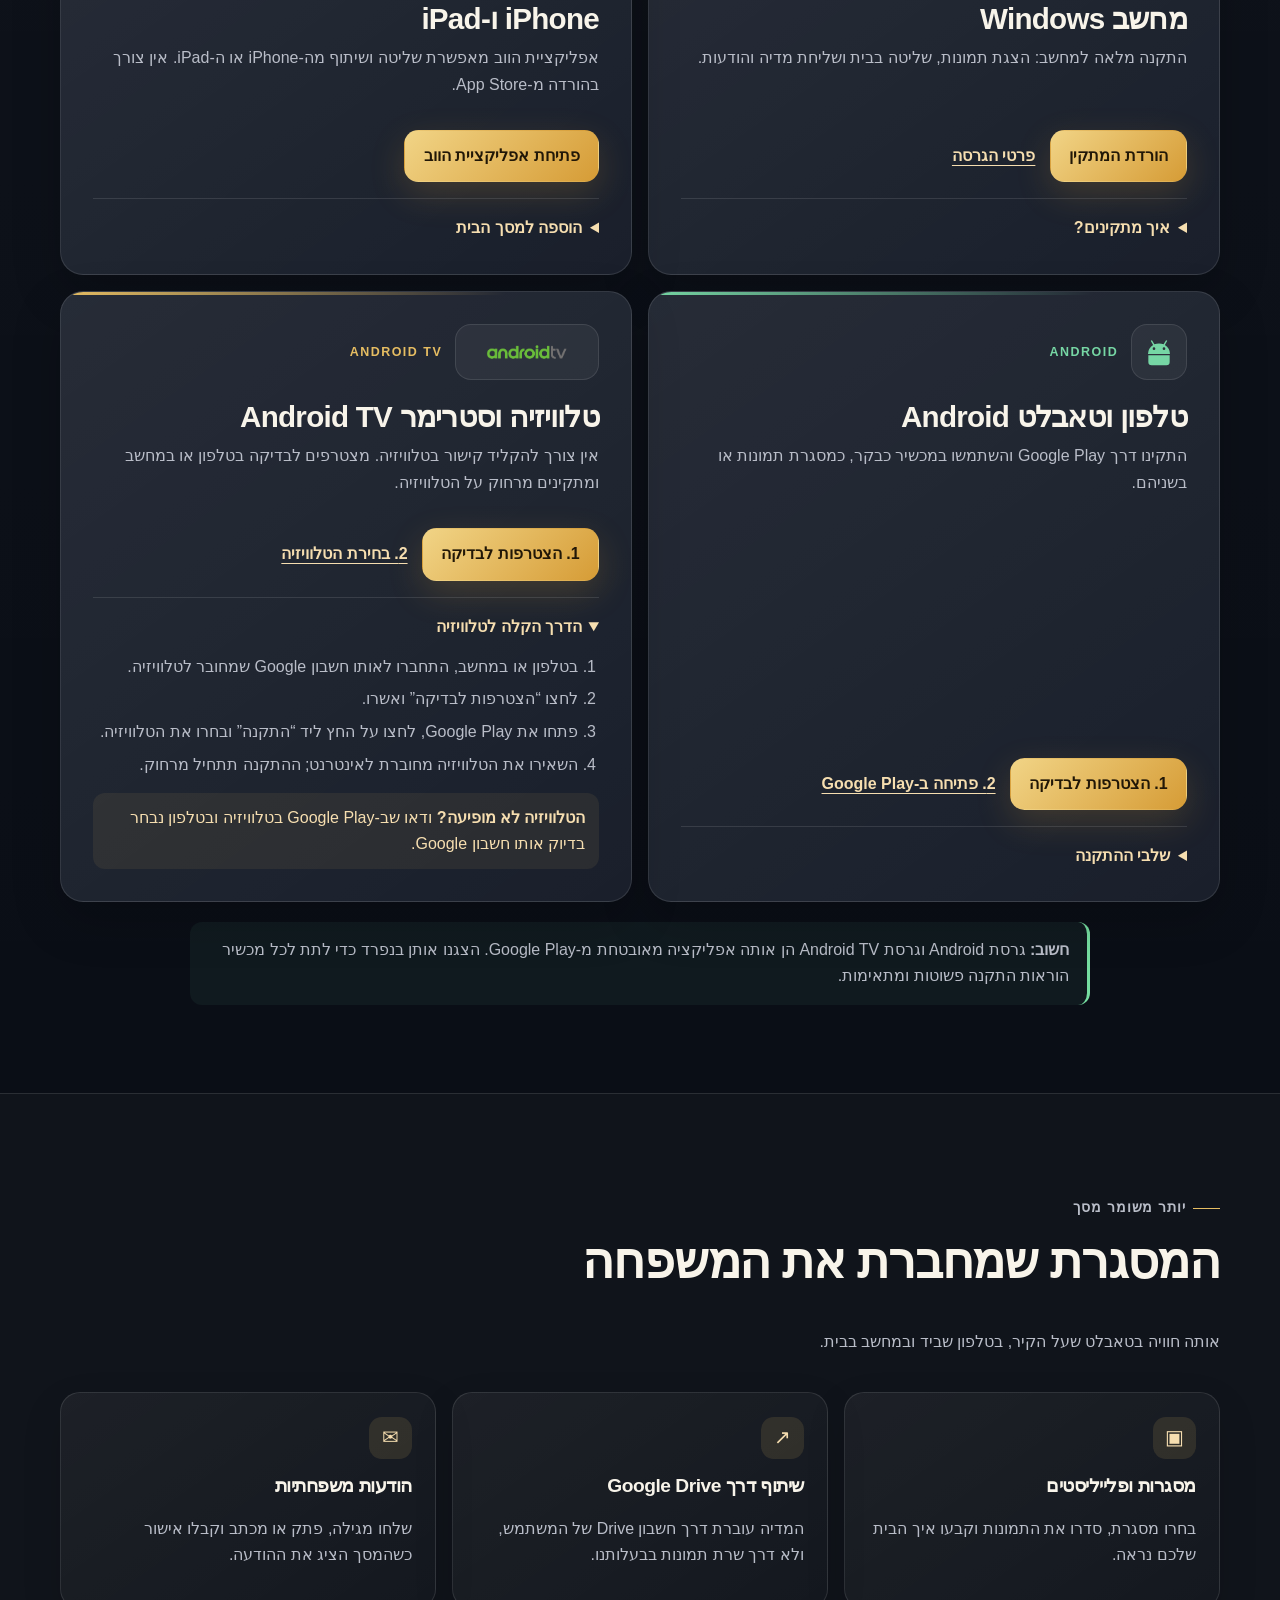
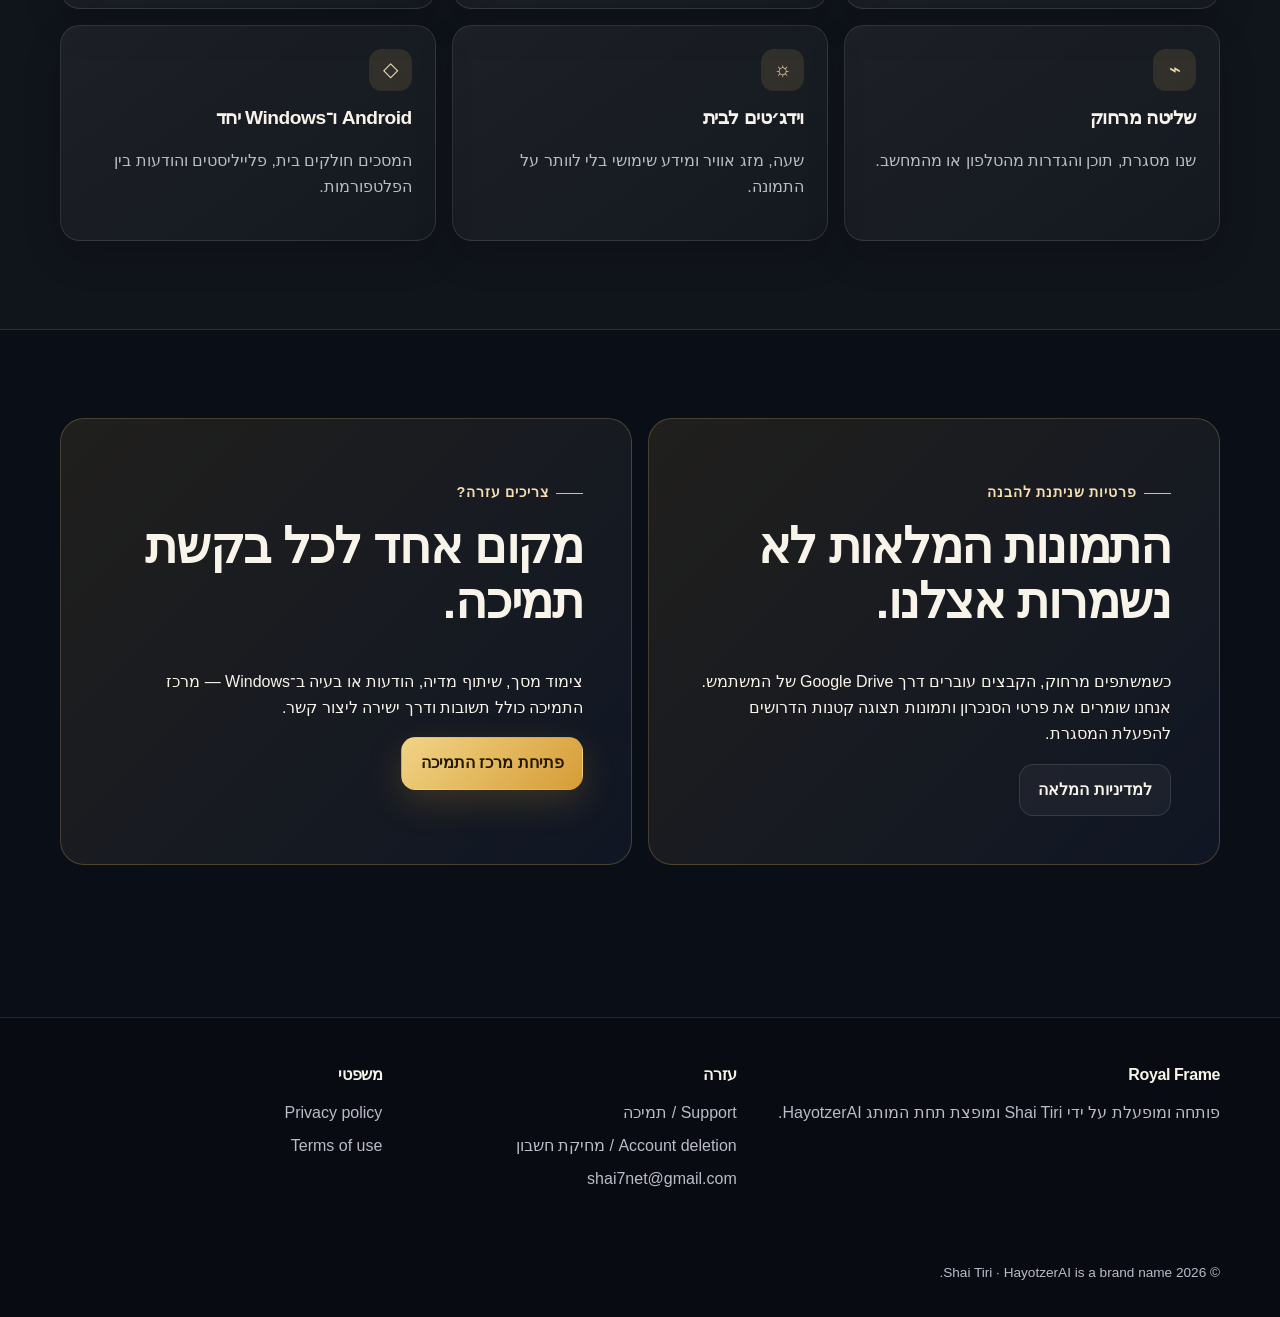
==== commit 47796473: "Add tester short link and QR code to downloads is.gd/royalframe redirects to the Google Play testing" ====
--- a/index.html
+++ b/index.html
@@ -76,6 +76,16 @@
           </div>
         </div>
 
+        <div class="short-link-panel" id="short-link">
+          <img class="short-link-qr" src="assets/qr-royalframe.svg" width="132" height="132" alt="QR code for is.gd/royalframe">
+          <div>
+            <p class="short-link-label"><span data-lang="he">קישור קצר להצטרפות לבדיקה</span><span data-lang="en">Short link to join the test</span></p>
+            <a class="short-link-url" href="https://is.gd/royalframe" target="_blank" rel="noopener" dir="ltr">is.gd/royalframe</a>
+            <p data-lang="he">סרקו את הקוד בטלפון, או הקלידו את הקישור בכל דפדפן. הוא מוביל ישירות לעמוד ההצטרפות ב-Google Play.</p>
+            <p data-lang="en">Scan the code with your phone, or type the link in any browser. It leads straight to the Google Play test page.</p>
+          </div>
+        </div>
+
         <div class="download-grid">
           <article class="download-card windows-card" id="download-windows">
             <div class="download-card-top">
--- a/styles.css
+++ b/styles.css
@@ -287,6 +287,47 @@
   background: var(--blue);
   box-shadow: 0 0 0 5px rgba(131, 185, 255, 0.12);
 }
+
+.short-link-panel {
+  display: grid;
+  grid-template-columns: auto 1fr;
+  align-items: center;
+  gap: 1.15rem;
+  margin: 0 0 1.2rem;
+  padding: 1rem 1.15rem;
+  border: 1px solid rgba(230, 189, 98, 0.28);
+  border-radius: 1rem;
+  background: rgba(230, 189, 98, 0.07);
+}
+
+.short-link-qr {
+  width: 132px;
+  height: 132px;
+  padding: 6px;
+  border-radius: 0.75rem;
+  background: #ffffff;
+}
+
+.short-link-label {
+  margin: 0;
+  color: var(--gold-soft);
+  font-size: 0.78rem;
+  font-weight: 800;
+  letter-spacing: 0.12em;
+  text-transform: uppercase;
+}
+
+.short-link-url {
+  display: inline-block;
+  margin: 0.2rem 0 0.35rem;
+  color: var(--ink);
+  font-size: clamp(1.5rem, 4vw, 2.1rem);
+  font-weight: 800;
+  text-underline-offset: 0.2em;
+  overflow-wrap: anywhere;
+}
+
+.short-link-panel p:not(.short-link-label) { margin: 0; color: var(--muted); }
 
 .download-grid {
   display: grid;
@@ -605,6 +646,7 @@
   .hero { padding-top: 3rem; }
   .hero-art { transform: none; }
   .platform-strip { grid-template-columns: 1fr; }
+  .short-link-panel { grid-template-columns: 1fr; justify-items: center; text-align: center; }
   .legal-copy { padding: 1.2rem; }
 }
 
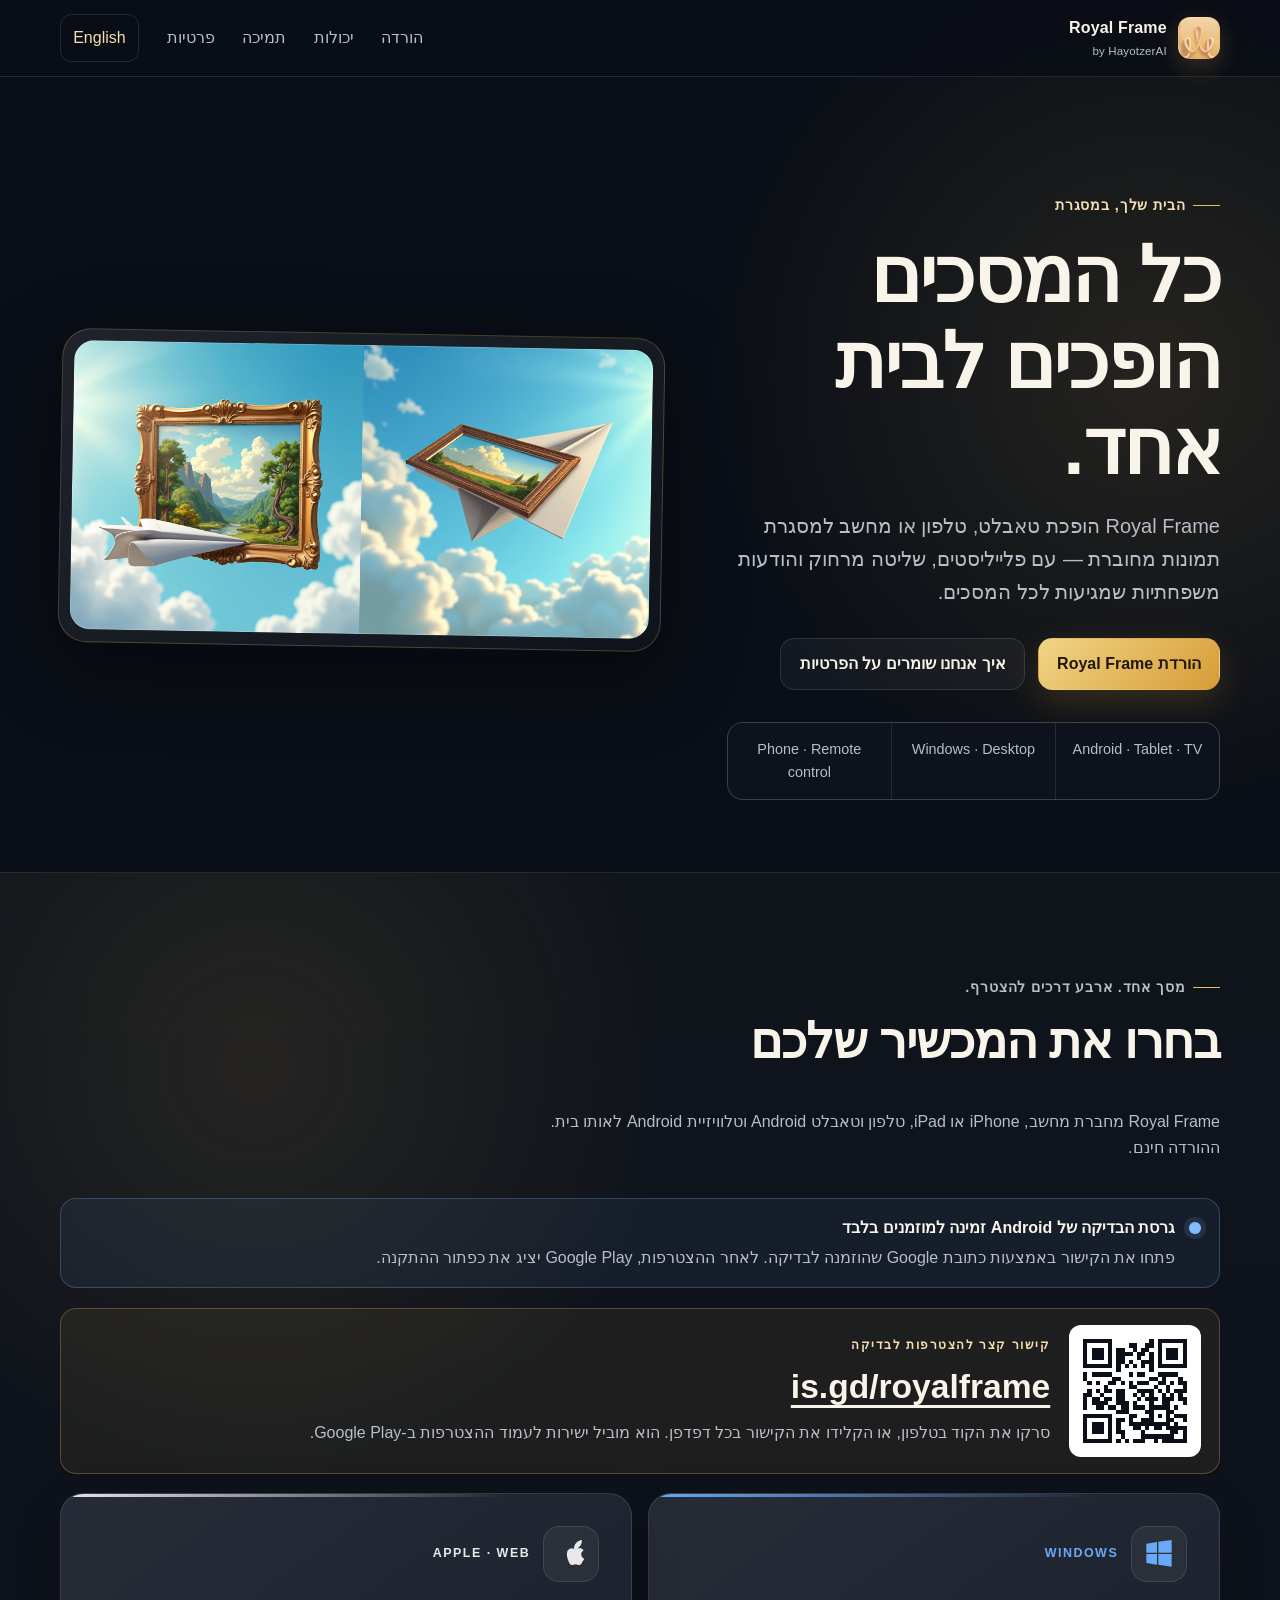
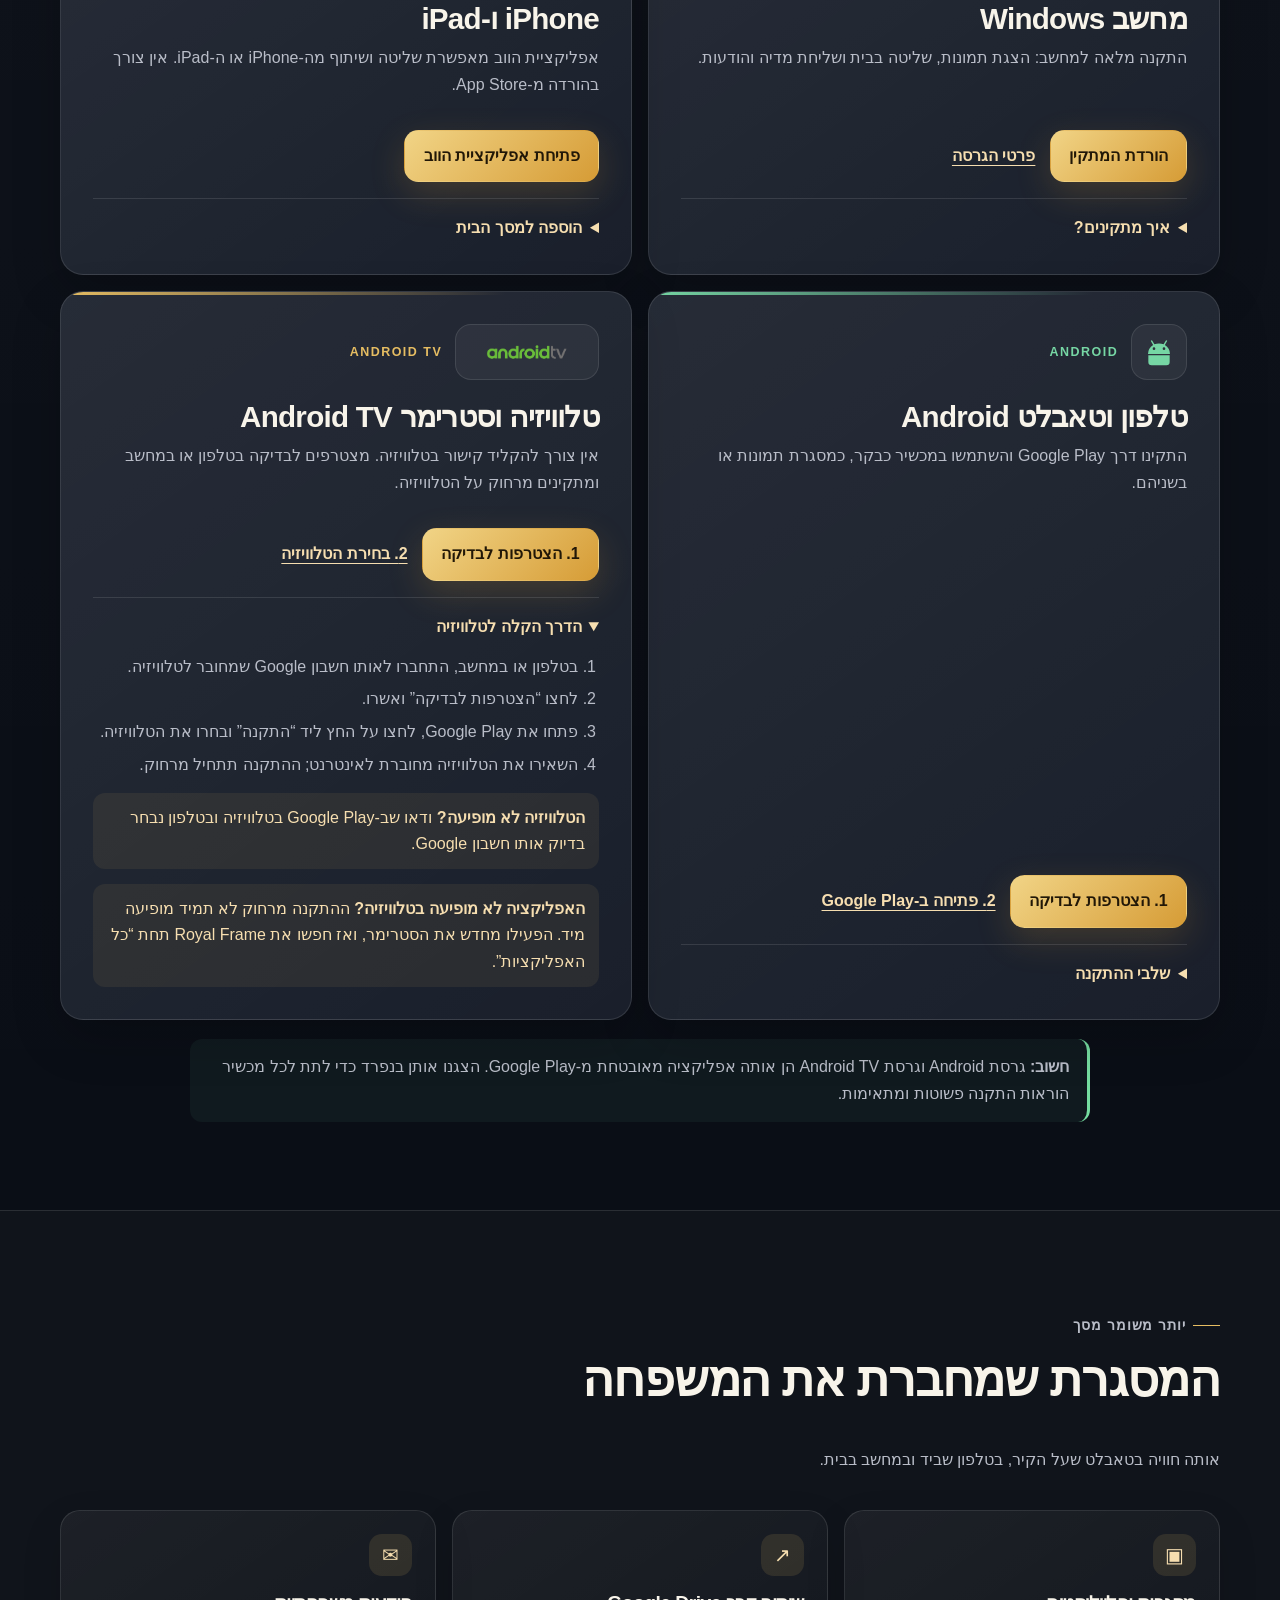
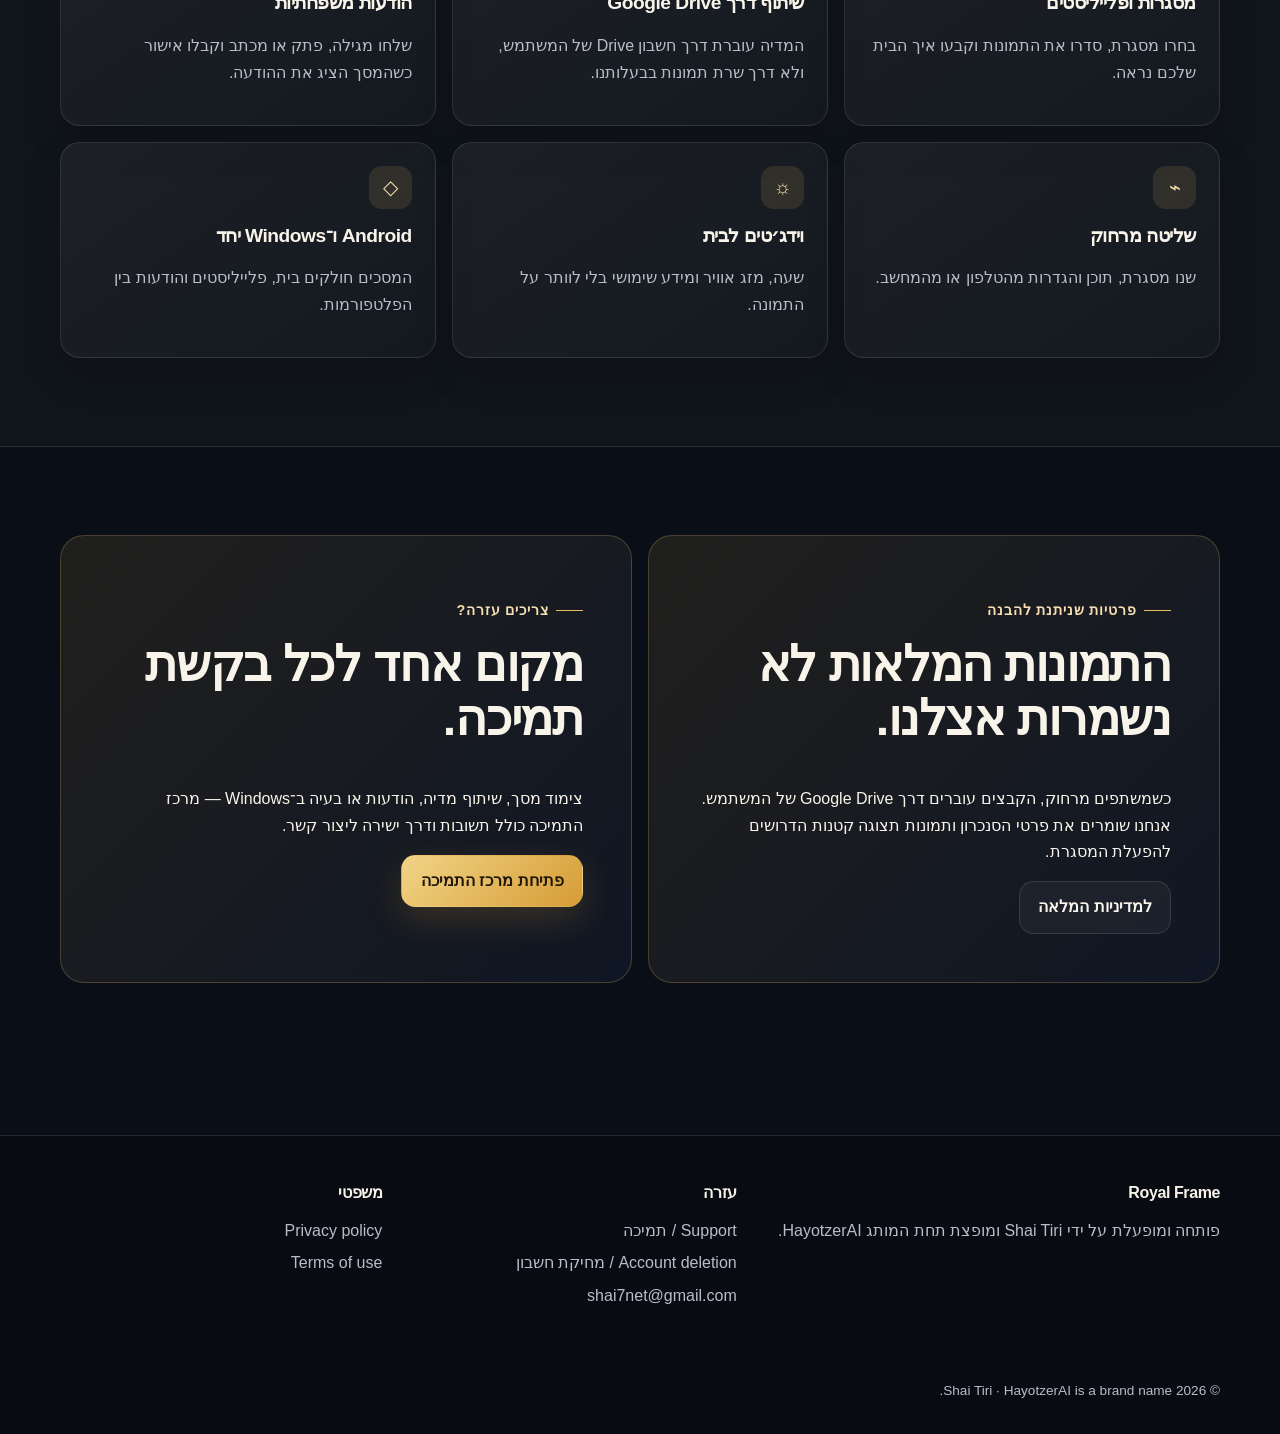
==== commit d5ae655b: "Tell TV testers to restart and check All apps after remote install Co-Authored-By: Claude Opus 5.5 <" ====
--- a/index.html
+++ b/index.html
@@ -187,6 +187,8 @@
               <ol data-lang="en"><li>On a phone or computer, sign in to the same Google account used on the TV.</li><li>Select “Join the test” and confirm.</li><li>Open Google Play, select the arrow next to Install, and choose the TV.</li><li>Keep the TV online; installation will begin remotely.</li></ol>
               <p class="account-tip" data-lang="he"><strong>הטלוויזיה לא מופיעה?</strong> ודאו שב-Google Play בטלוויזיה ובטלפון נבחר בדיוק אותו חשבון Google.</p>
               <p class="account-tip" data-lang="en"><strong>TV not listed?</strong> Check that Google Play on the TV and phone uses exactly the same Google account.</p>
+              <p class="account-tip" data-lang="he"><strong>האפליקציה לא מופיעה בטלוויזיה?</strong> ההתקנה מרחוק לא תמיד מופיעה מיד. הפעילו מחדש את הסטרימר, ואז חפשו את Royal Frame תחת “כל האפליקציות”.</p>
+              <p class="account-tip" data-lang="en"><strong>App not showing on the TV?</strong> A remote install doesn't always appear right away. Restart the streamer, then look for Royal Frame under “All apps.”</p>
             </details>
           </article>
         </div>
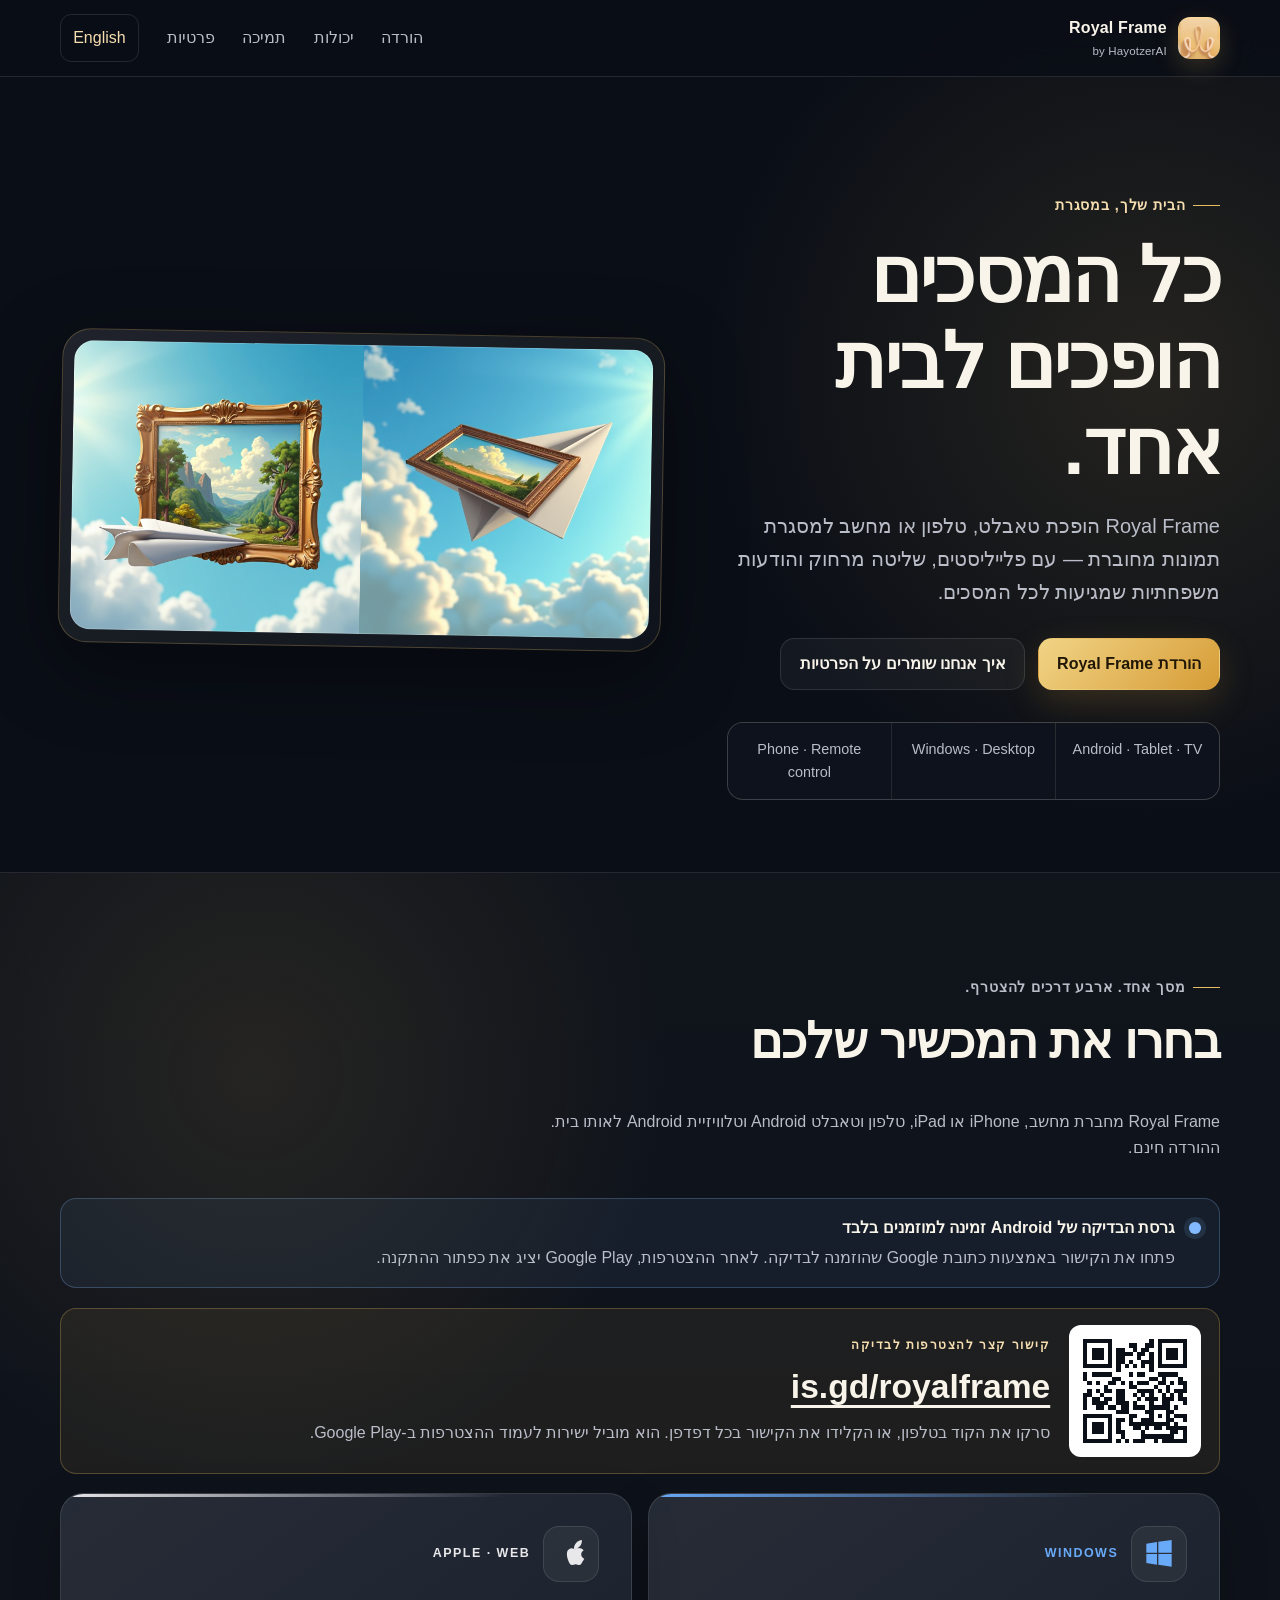
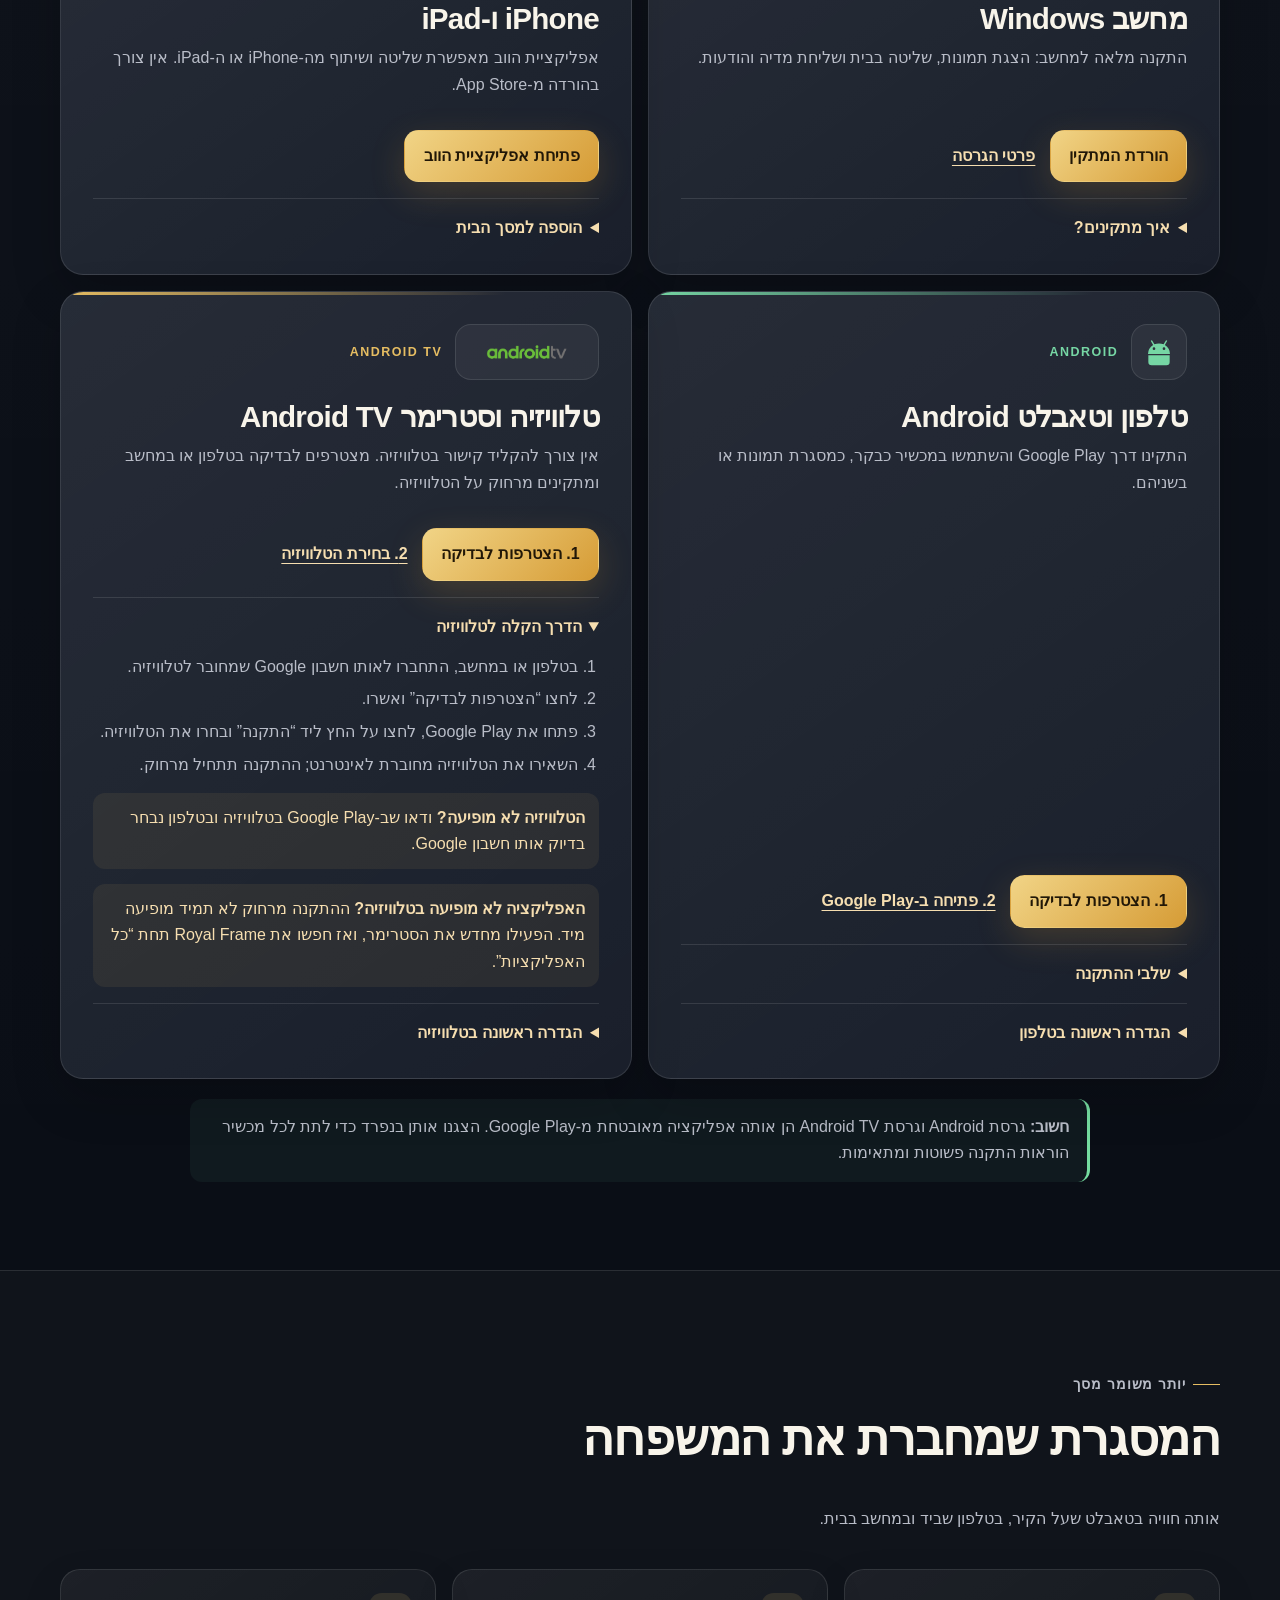
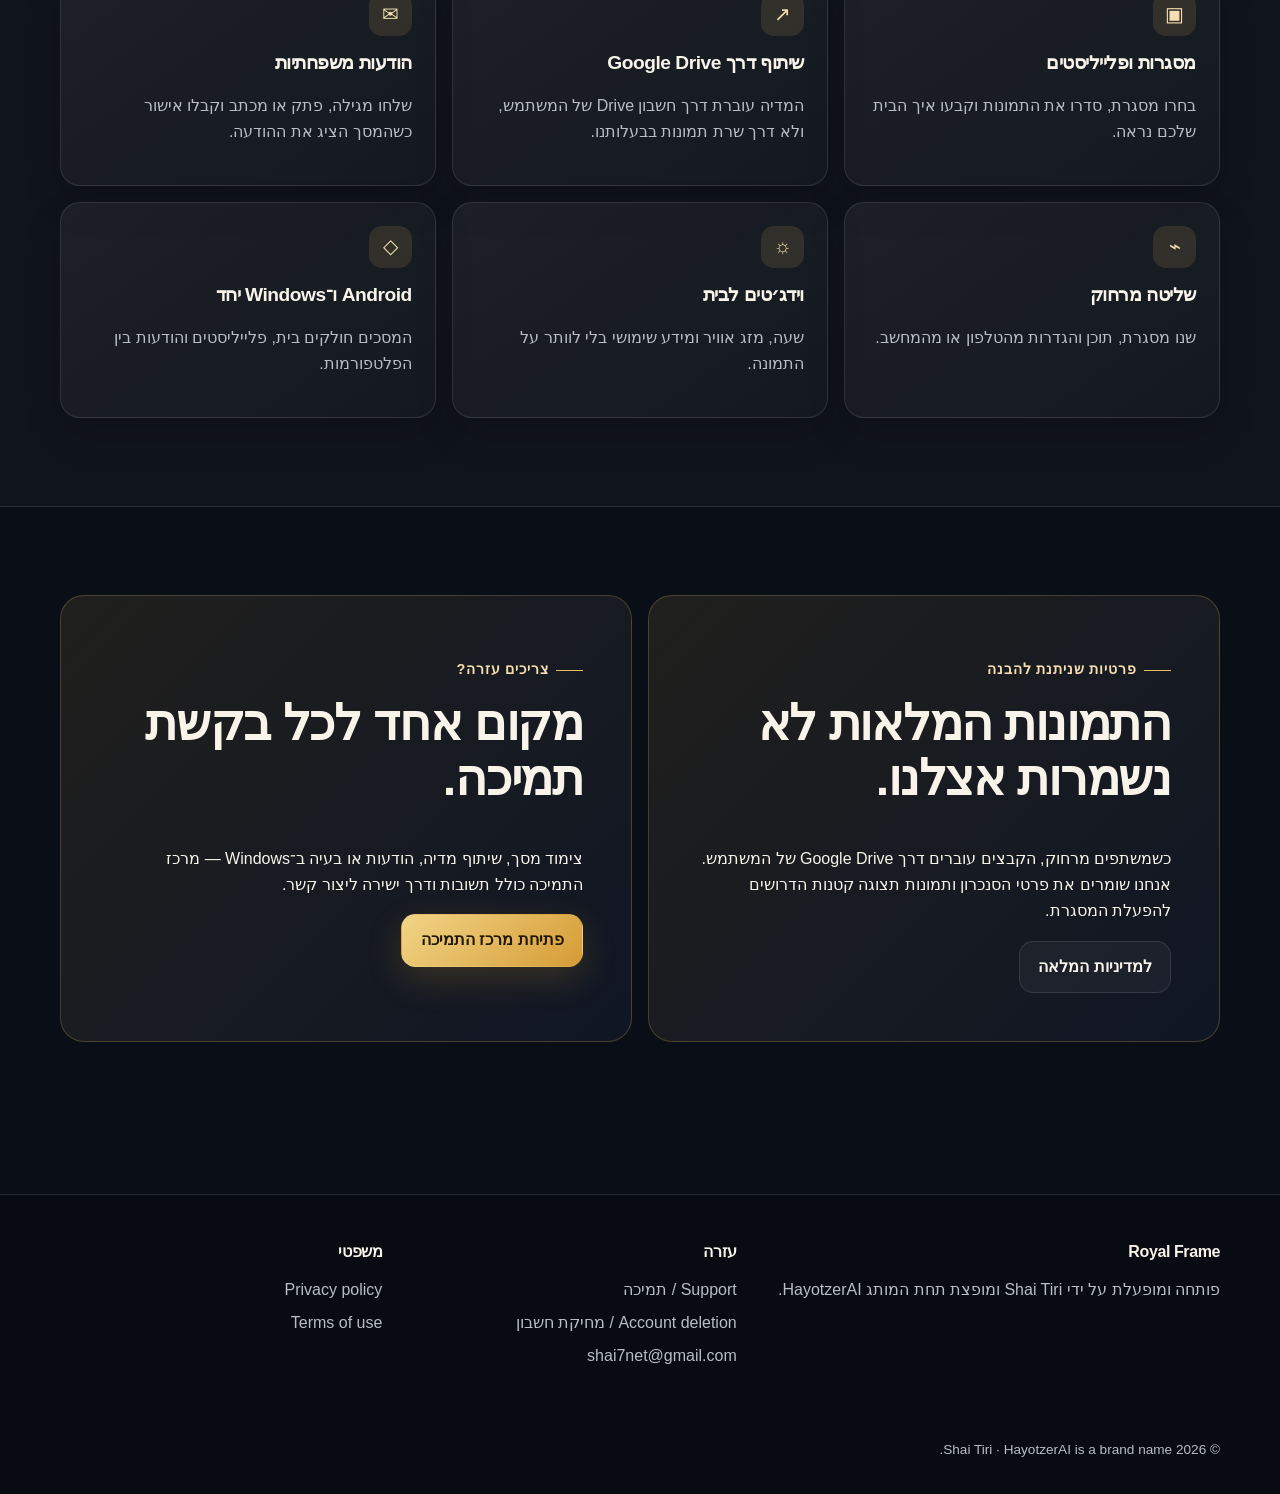
==== commit 92345821: "Show testers the first setup on the TV and the phone The download cards stopped at "Install". New te" ====
--- a/index.html
+++ b/index.html
@@ -160,6 +160,11 @@
               <ol data-lang="he"><li>ודאו שחשבון Google במכשיר נמצא ברשימת המוזמנים.</li><li>לחצו “הצטרפות לבדיקה” ואשרו.</li><li>פתחו את Google Play ולחצו “התקנה”.</li></ol>
               <ol data-lang="en"><li>Make sure the device's Google account is on the invited list.</li><li>Select “Join the test” and confirm.</li><li>Open Google Play and tap Install.</li></ol>
             </details>
+            <details class="install-notes">
+              <summary><span data-lang="he">הגדרה ראשונה בטלפון</span><span data-lang="en">First setup on the phone</span></summary>
+              <ol data-lang="he"><li>פתחו את Royal Frame, בחרו “שלט” והתחברו עם Google.</li><li>לחצו “חיבור עכשיו” וסרקו את קוד ה-QR שמוצג על המסגרת הראשית.</li><li>מסגרת נוספת בבית? בטלפון: “פתיחת מנהל המכשירים” ואז “סריקת מסך חדש”.</li></ol>
+              <ol data-lang="en"><li>Open Royal Frame, choose “Remote” and sign in with Google.</li><li>Tap “Connect now” and scan the QR code shown on the main frame.</li><li>Another frame at home? On the phone: “Open device manager”, then “Scan a new screen”.</li></ol>
+            </details>
           </article>
 
           <article class="download-card tv-card" id="download-tv">
@@ -189,6 +194,11 @@
               <p class="account-tip" data-lang="en"><strong>TV not listed?</strong> Check that Google Play on the TV and phone uses exactly the same Google account.</p>
               <p class="account-tip" data-lang="he"><strong>האפליקציה לא מופיעה בטלוויזיה?</strong> ההתקנה מרחוק לא תמיד מופיעה מיד. הפעילו מחדש את הסטרימר, ואז חפשו את Royal Frame תחת “כל האפליקציות”.</p>
               <p class="account-tip" data-lang="en"><strong>App not showing on the TV?</strong> A remote install doesn't always appear right away. Restart the streamer, then look for Royal Frame under “All apps.”</p>
+            </details>
+            <details class="install-notes">
+              <summary><span data-lang="he">הגדרה ראשונה בטלוויזיה</span><span data-lang="en">First setup on the TV</span></summary>
+              <ol data-lang="he"><li>פתחו את Royal Frame, בחרו שפה ולחצו “בואו נתחיל”.</li><li>אשרו את ההרשאות, ובמסך “מה יהיה המכשיר הזה?” בחרו “מסגרת קיר”.</li><li>“מסגרת ראשית” לטלוויזיה הראשונה בבית, או “מסגרת משנית” אם כבר יש מסגרת.</li><li>תנו למסגרת שם, למשל “סלון”, ולחצו “הבא”.</li><li>סרקו בטלפון את קוד ה-QR שעל המסך. המסגרת מתחברת וממשיכה לבד.</li></ol>
+              <ol data-lang="en"><li>Open Royal Frame, choose a language and select “Begin”.</li><li>Allow the permissions, and on “What will this device be?” choose “Wall frame”.</li><li>“Main frame” for the first TV at home, or “Secondary frame” if a frame already exists.</li><li>Give the frame a name, such as “Living room”, and select “Next”.</li><li>Scan the QR code on the screen with your phone. The frame connects and carries on by itself.</li></ol>
             </details>
           </article>
         </div>
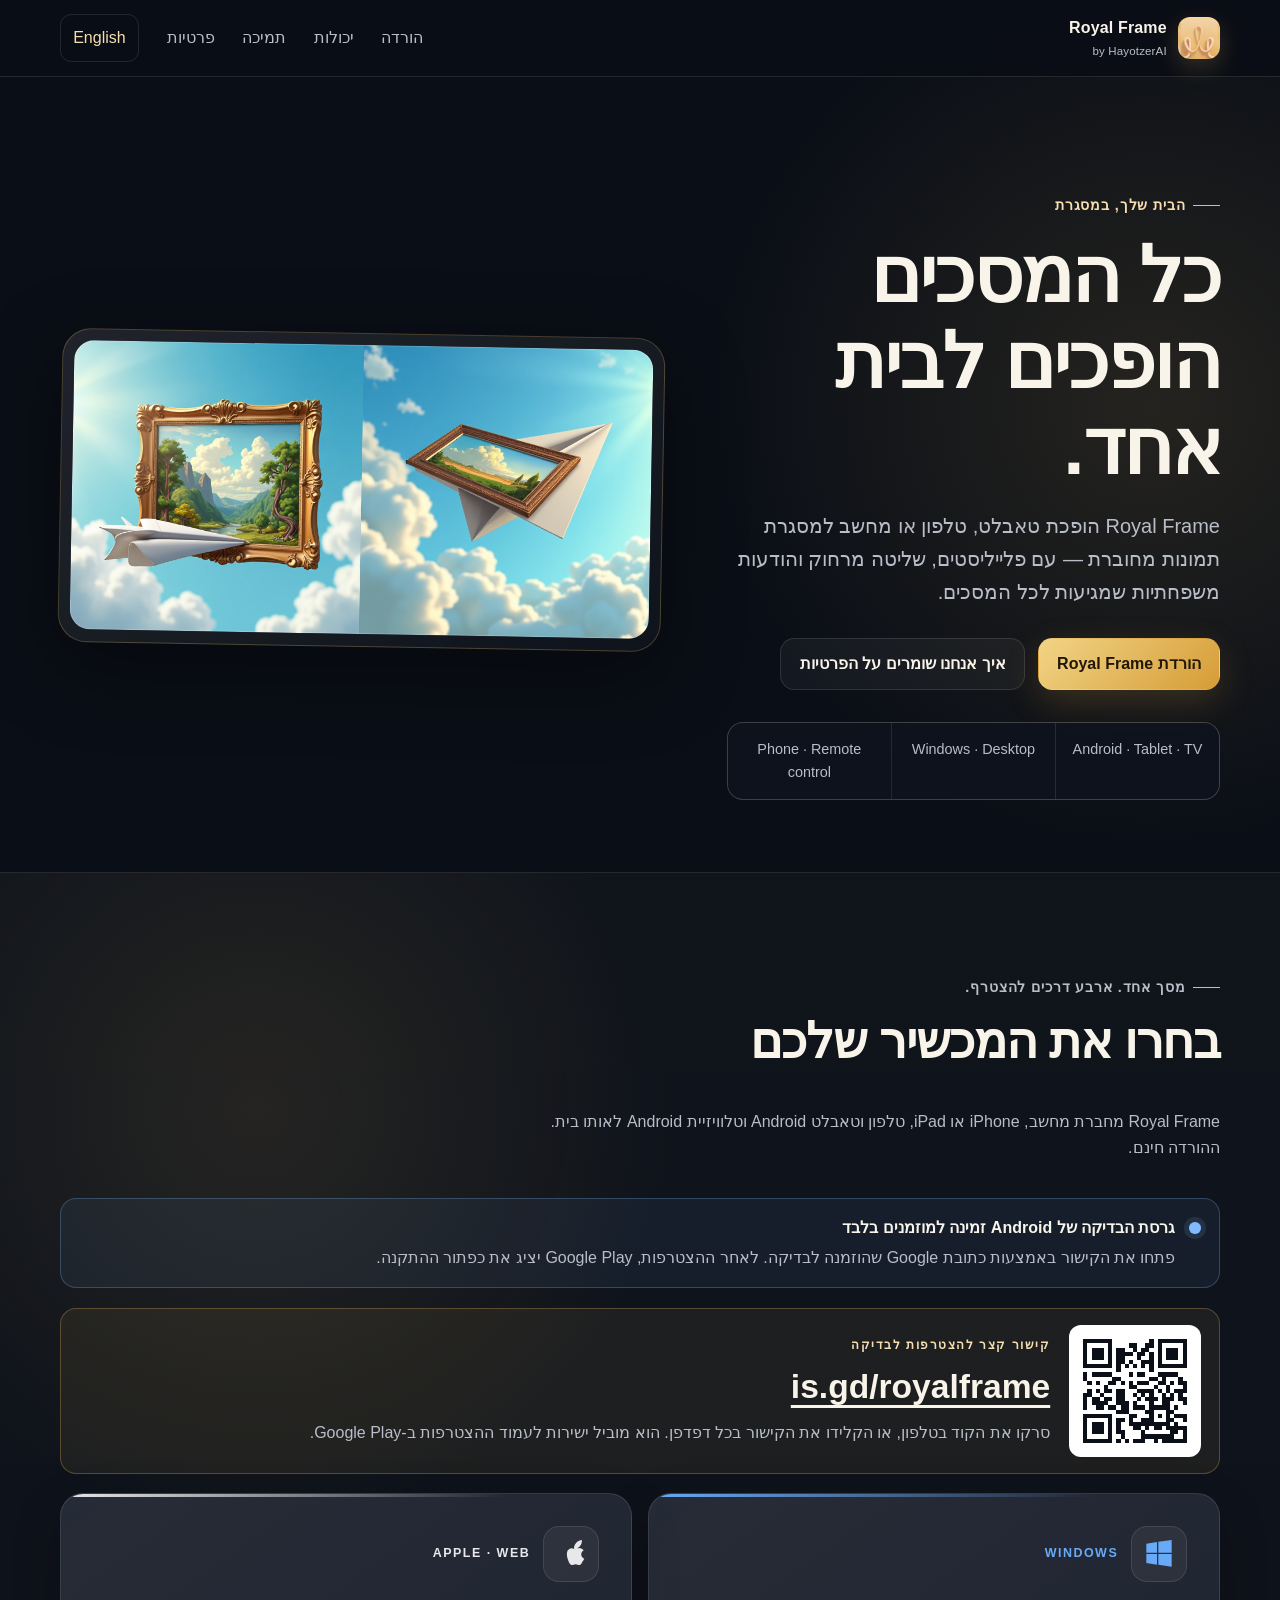
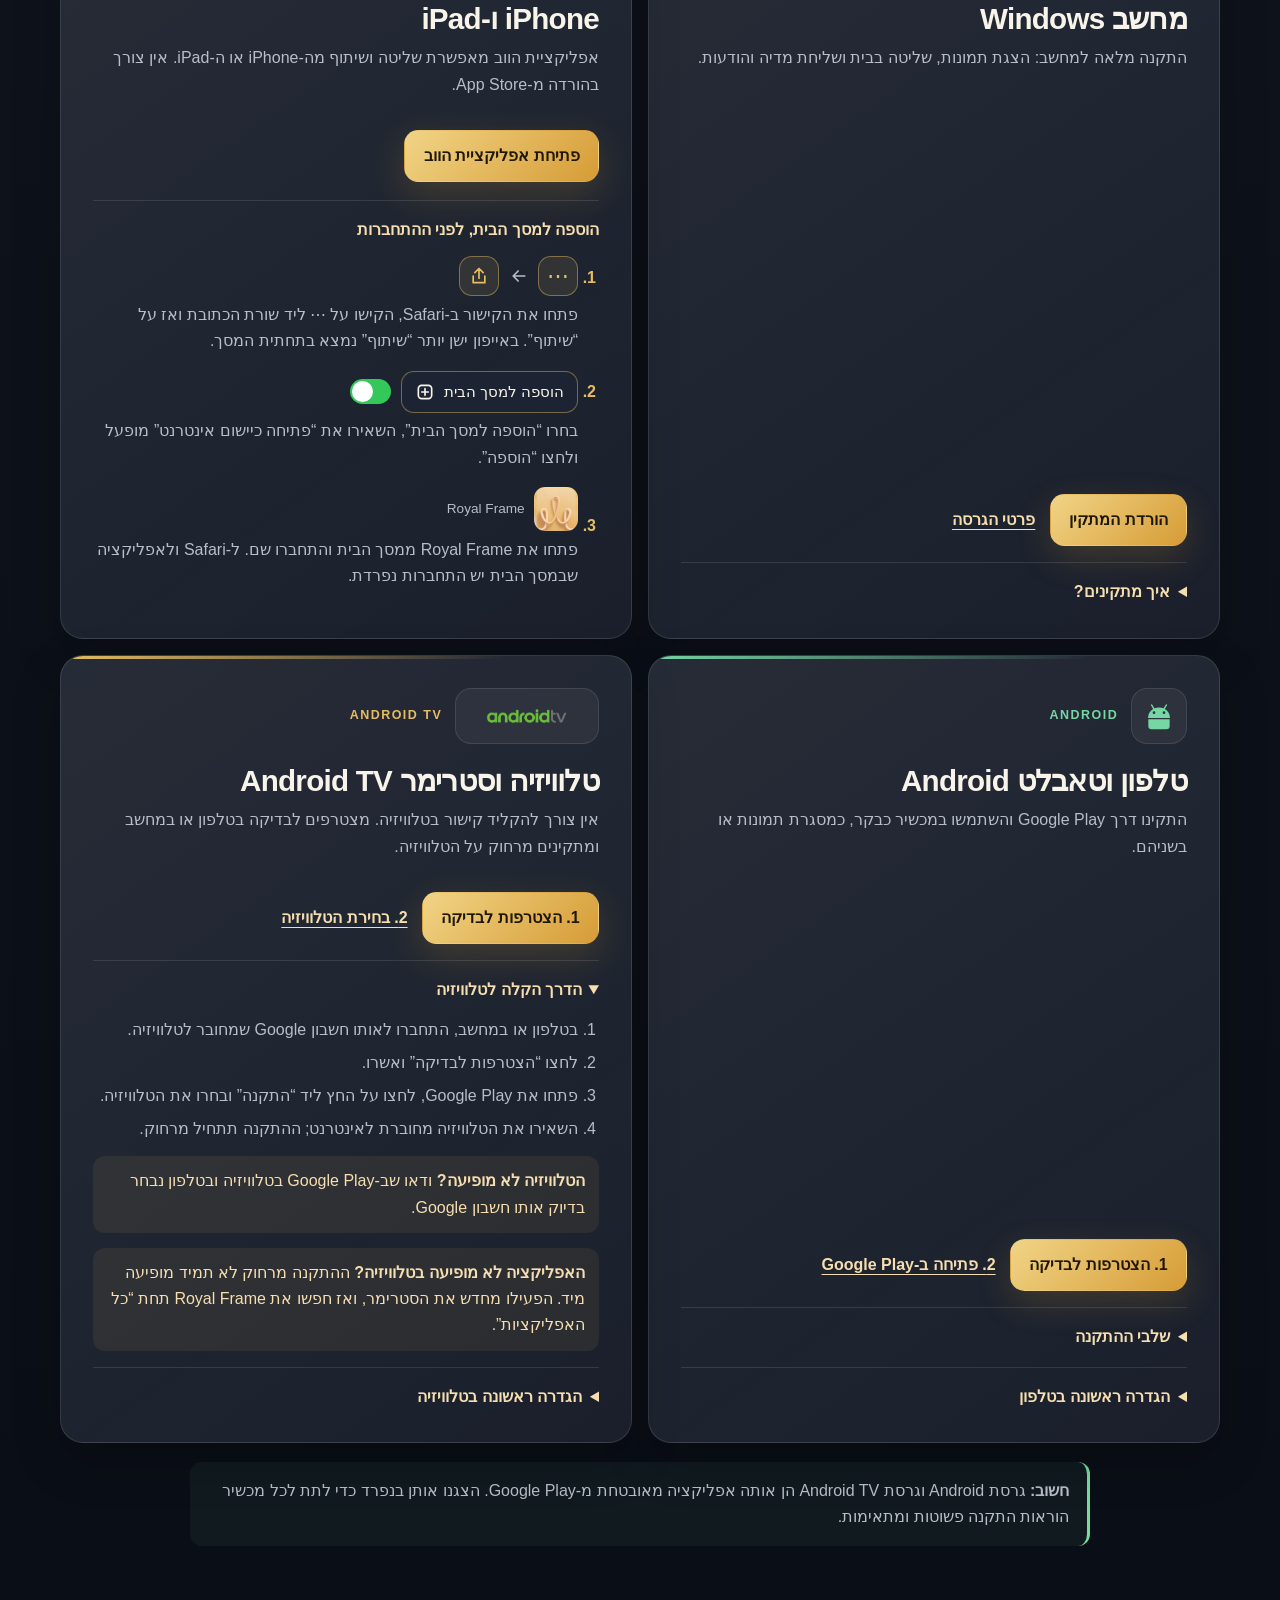
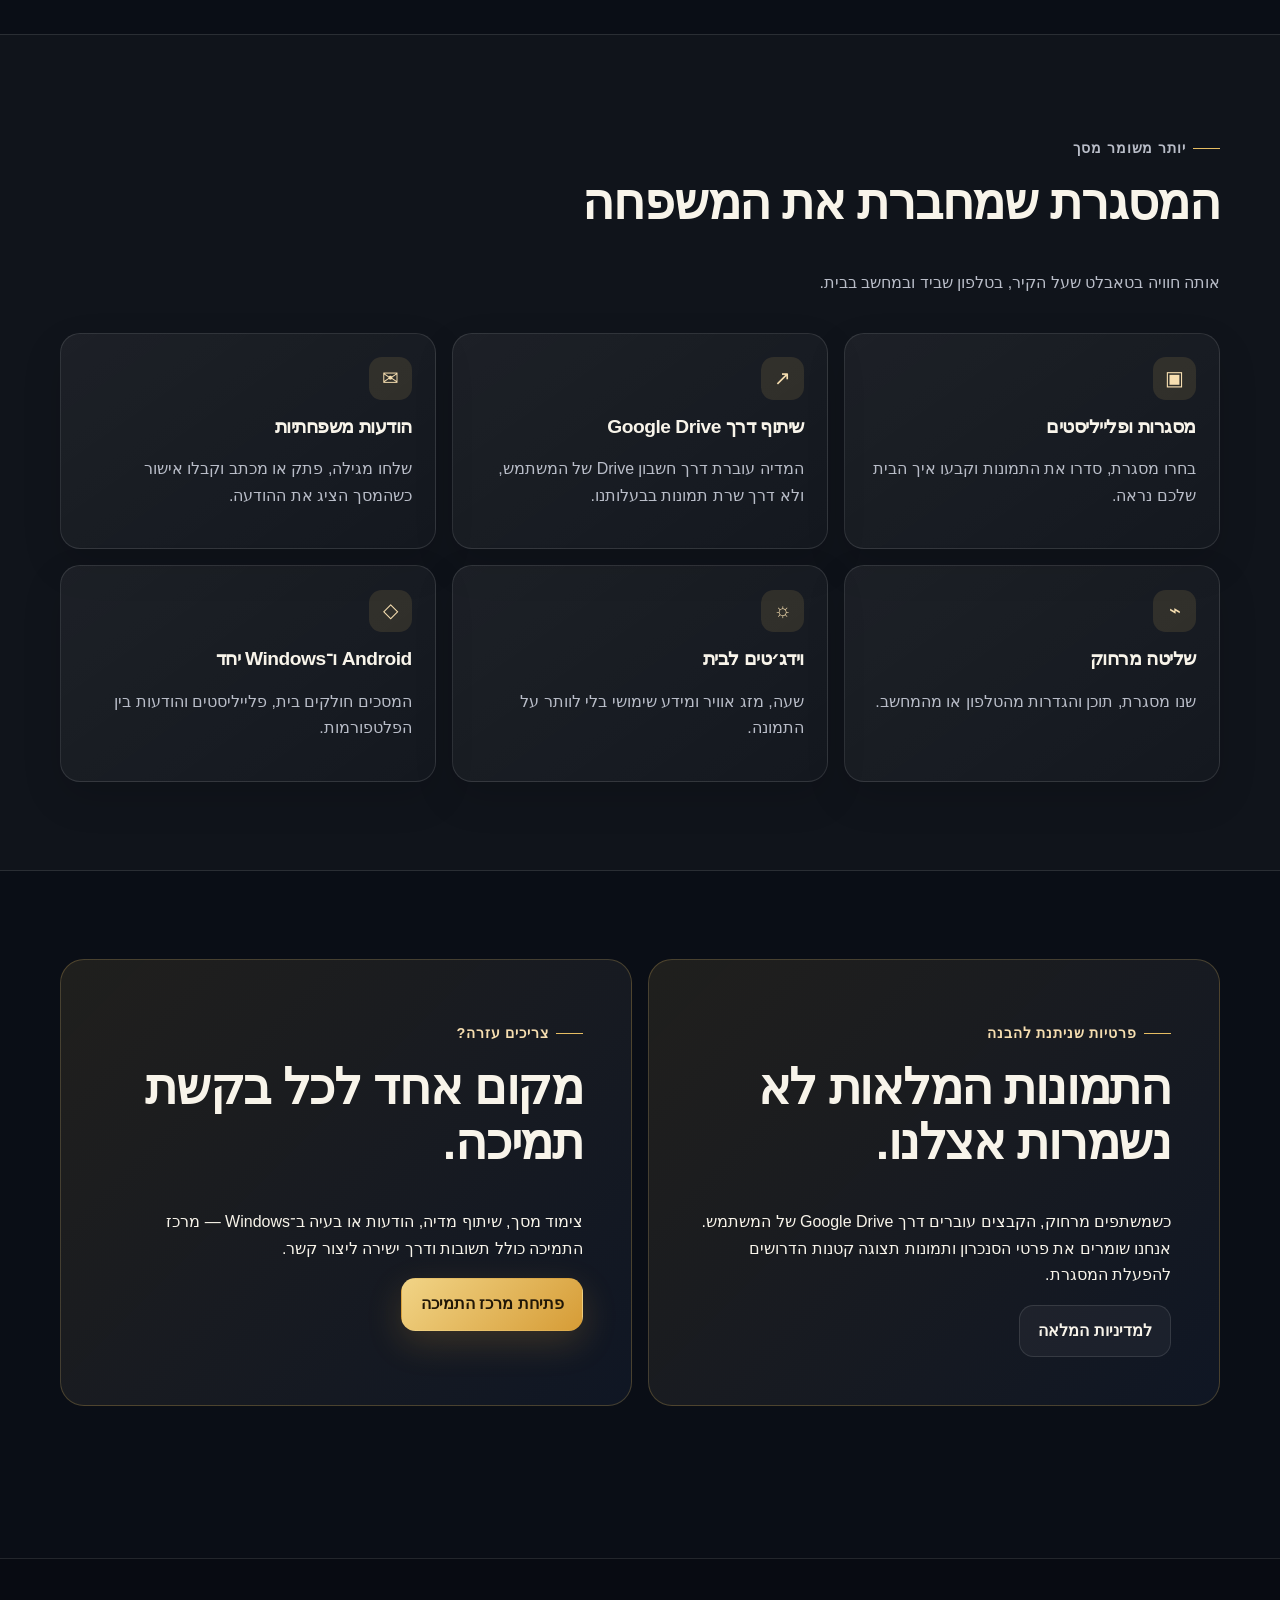
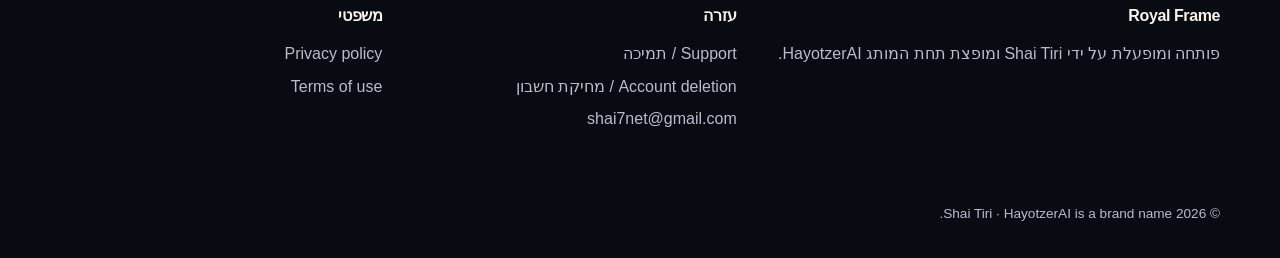
==== commit b60edbf3: "Show the iPhone Home Screen steps, drawn and before sign-in The Apple card hid its install steps beh" ====
--- a/index.html
+++ b/index.html
@@ -129,11 +129,39 @@
                 <span data-lang="he">פתיחת אפליקציית הווב</span><span data-lang="en">Open the web app</span>
               </a>
             </div>
-            <details class="install-notes">
-              <summary><span data-lang="he">הוספה למסך הבית</span><span data-lang="en">Add it to your Home Screen</span></summary>
-              <ol data-lang="he"><li>פתחו את הקישור ב-Safari.</li><li>לחצו על שיתוף ואז “הוספה למסך הבית”.</li><li>הפעילו “פתיחה כיישום אינטרנט” ולחצו “הוספה”.</li></ol>
-              <ol data-lang="en"><li>Open the link in Safari.</li><li>Tap Share, then “Add to Home Screen.”</li><li>Turn on “Open as Web App,” then tap Add.</li></ol>
-            </details>
+            <!-- Visible, not folded away: on an iPhone this is the install, there is no button for it.
+                 iOS 26 moved Share behind the address bar's "⋯", so both routes are named. -->
+            <div class="ios-guide">
+              <p class="ios-guide-title"><span data-lang="he">הוספה למסך הבית, לפני ההתחברות</span><span data-lang="en">Add it to your Home Screen, before you sign in</span></p>
+              <ol class="ios-steps">
+                <li>
+                  <div class="ios-art" aria-hidden="true">
+                    <span class="ios-key">&#8943;</span>
+                    <svg class="ios-arrow" viewBox="0 0 24 24"><path d="M5 12h14M13 6l6 6-6 6"/></svg>
+                    <span class="ios-key"><svg viewBox="0 0 24 24"><path d="M12 3v12M7 8l5-5 5 5M5 12v8h14v-8"/></svg></span>
+                  </div>
+                  <p data-lang="he">פתחו את הקישור ב-Safari, הקישו על ⋯ ליד שורת הכתובת ואז על “שיתוף”. באייפון ישן יותר “שיתוף” נמצא בתחתית המסך.</p>
+                  <p data-lang="en">Open the link in Safari, tap ⋯ beside the address bar, then Share. On an older iPhone, Share is at the bottom.</p>
+                </li>
+                <li>
+                  <div class="ios-art" aria-hidden="true">
+                    <span class="ios-row"><span data-lang="he">הוספה למסך הבית</span><span data-lang="en">Add to Home Screen</span>
+                      <svg viewBox="0 0 24 24"><rect x="4" y="4" width="16" height="16" rx="4"/><path d="M12 8v8M8 12h8"/></svg></span>
+                    <span class="ios-switch"></span>
+                  </div>
+                  <p data-lang="he">בחרו “הוספה למסך הבית”, השאירו את “פתיחה כיישום אינטרנט” מופעל ולחצו “הוספה”.</p>
+                  <p data-lang="en">Choose “Add to Home Screen”, keep “Open as Web App” on, and tap Add.</p>
+                </li>
+                <li>
+                  <div class="ios-art" aria-hidden="true">
+                    <img class="ios-icon" src="assets/royal-frame-icon.png" alt="">
+                    <span class="ios-icon-name">Royal Frame</span>
+                  </div>
+                  <p data-lang="he">פתחו את Royal Frame ממסך הבית והתחברו שם. ל-Safari ולאפליקציה שבמסך הבית יש התחברות נפרדת.</p>
+                  <p data-lang="en">Open Royal Frame from your Home Screen and sign in there. Safari and the Home Screen app keep separate sign-ins.</p>
+                </li>
+              </ol>
+            </div>
           </article>
 
           <article class="download-card android-card" id="download-android">
@@ -162,8 +190,8 @@
             </details>
             <details class="install-notes">
               <summary><span data-lang="he">הגדרה ראשונה בטלפון</span><span data-lang="en">First setup on the phone</span></summary>
-              <ol data-lang="he"><li>פתחו את Royal Frame, בחרו “שלט” והתחברו עם Google.</li><li>לחצו “חיבור עכשיו” וסרקו את קוד ה-QR שמוצג על המסגרת הראשית.</li><li>מסגרת נוספת בבית? בטלפון: “פתיחת מנהל המכשירים” ואז “סריקת מסך חדש”.</li></ol>
-              <ol data-lang="en"><li>Open Royal Frame, choose “Remote” and sign in with Google.</li><li>Tap “Connect now” and scan the QR code shown on the main frame.</li><li>Another frame at home? On the phone: “Open device manager”, then “Scan a new screen”.</li></ol>
+              <ol data-lang="he"><li>פתחו את Royal Frame והתחברו עם Google.</li><li>לחצו “חיבור עכשיו” וסרקו את קוד ה-QR שמוצג על המסגרת. אפשר גם ללחוץ “אעשה זאת מאוחר יותר” ולחבר אחר כך.</li><li>מסגרת נוספת בבית? בלשונית “מכשירים” לחצו “סריקת מסך חדש”.</li></ol>
+              <ol data-lang="en"><li>Open Royal Frame and sign in with Google.</li><li>Tap “Connect now” and scan the QR code shown on the frame. You can also tap “I will do this later” and connect afterwards.</li><li>Another frame at home? In the “Devices” tab, tap “Scan a new screen”.</li></ol>
             </details>
           </article>
 
@@ -197,8 +225,8 @@
             </details>
             <details class="install-notes">
               <summary><span data-lang="he">הגדרה ראשונה בטלוויזיה</span><span data-lang="en">First setup on the TV</span></summary>
-              <ol data-lang="he"><li>פתחו את Royal Frame, בחרו שפה ולחצו “בואו נתחיל”.</li><li>אשרו את ההרשאות, ובמסך “מה יהיה המכשיר הזה?” בחרו “מסגרת קיר”.</li><li>“מסגרת ראשית” לטלוויזיה הראשונה בבית, או “מסגרת משנית” אם כבר יש מסגרת.</li><li>תנו למסגרת שם, למשל “סלון”, ולחצו “הבא”.</li><li>סרקו בטלפון את קוד ה-QR שעל המסך. המסגרת מתחברת וממשיכה לבד.</li></ol>
-              <ol data-lang="en"><li>Open Royal Frame, choose a language and select “Begin”.</li><li>Allow the permissions, and on “What will this device be?” choose “Wall frame”.</li><li>“Main frame” for the first TV at home, or “Secondary frame” if a frame already exists.</li><li>Give the frame a name, such as “Living room”, and select “Next”.</li><li>Scan the QR code on the screen with your phone. The frame connects and carries on by itself.</li></ol>
+              <ol data-lang="he"><li>פתחו את Royal Frame, בחרו שפה ולחצו “בואו נתחיל”.</li><li>אשרו את ההרשאות. הטלוויזיה הופכת למסגרת לבד.</li><li>במסך “חיבור לבית שלכם” לחצו “חיבור עכשיו”, או “אעשה זאת מאוחר יותר” כדי לחבר אחר כך.</li><li>תנו למסגרת שם, למשל “סלון”, ולחצו “הבא”.</li><li>סרקו בטלפון את קוד ה-QR שעל המסך. המסגרת מתחברת וממשיכה לבד.</li></ol>
+              <ol data-lang="en"><li>Open Royal Frame, choose a language and select “Begin”.</li><li>Allow the permissions. The TV becomes a frame by itself.</li><li>On “Connect it to your Home”, select “Connect now”, or “I will do this later” to connect afterwards.</li><li>Give the frame a name, such as “Living room”, and select “Next”.</li><li>Scan the QR code on the screen with your phone. The frame connects and carries on by itself.</li></ol>
             </details>
           </article>
         </div>
--- a/styles.css
+++ b/styles.css
@@ -429,6 +429,59 @@
 .text-link:hover,
 .text-link:focus-visible { color: var(--ink); }
 
+/* The iPhone Home Screen guide: each step shows the button to look for before naming it. The art is
+ * direction-neutral, because Safari places its buttons differently between layouts and versions. */
+.ios-guide {
+  margin-top: 1.1rem;
+  padding-top: 1rem;
+  border-top: 1px solid var(--line);
+}
+.ios-guide-title { margin: 0 0 0.8rem; color: var(--gold-soft); font-weight: 800; }
+.ios-steps { margin: 0; padding-inline-start: 1.3rem; }
+.ios-steps li { margin-bottom: 1rem; }
+.ios-steps li::marker { color: var(--gold); font-weight: 800; }
+.ios-steps p { margin: 0.35rem 0 0; color: var(--muted); }
+.ios-art { display: flex; align-items: center; flex-wrap: wrap; gap: 0.6rem; }
+.ios-art svg { width: 1.25rem; height: 1.25rem; fill: none; stroke: currentColor; stroke-width: 2;
+  stroke-linecap: round; stroke-linejoin: round; }
+.ios-key {
+  width: 2.5rem;
+  height: 2.5rem;
+  display: grid;
+  place-items: center;
+  border: 1px solid rgba(230, 189, 98, 0.45);
+  border-radius: 0.8rem;
+  background: rgba(230, 189, 98, 0.1);
+  color: var(--gold);
+  font-size: 1.35rem;
+  line-height: 1;
+}
+.ios-arrow { color: var(--muted); }
+html[dir="rtl"] .ios-arrow { transform: scaleX(-1); }
+.ios-row {
+  display: inline-flex;
+  align-items: center;
+  gap: 0.6rem;
+  padding: 0.5rem 0.8rem;
+  border: 1px solid rgba(230, 189, 98, 0.45);
+  border-radius: 0.8rem;
+  background: var(--surface-2);
+  color: var(--ink, #fff);
+  font-size: 0.92rem;
+}
+.ios-switch { position: relative; width: 2.6rem; height: 1.55rem; border-radius: 999px; background: #34c759; }
+.ios-switch::after {
+  position: absolute;
+  top: 0.12rem;
+  inset-inline-end: 0.12rem;
+  width: 1.31rem;
+  height: 1.31rem;
+  border-radius: 50%;
+  background: #fff;
+  content: "";
+}
+.ios-icon { width: 2.75rem; height: 2.75rem; border-radius: 0.7rem; }
+.ios-icon-name { color: var(--muted); font-size: 0.85rem; }
 .install-notes {
   margin-top: 1rem;
   padding-top: 1rem;
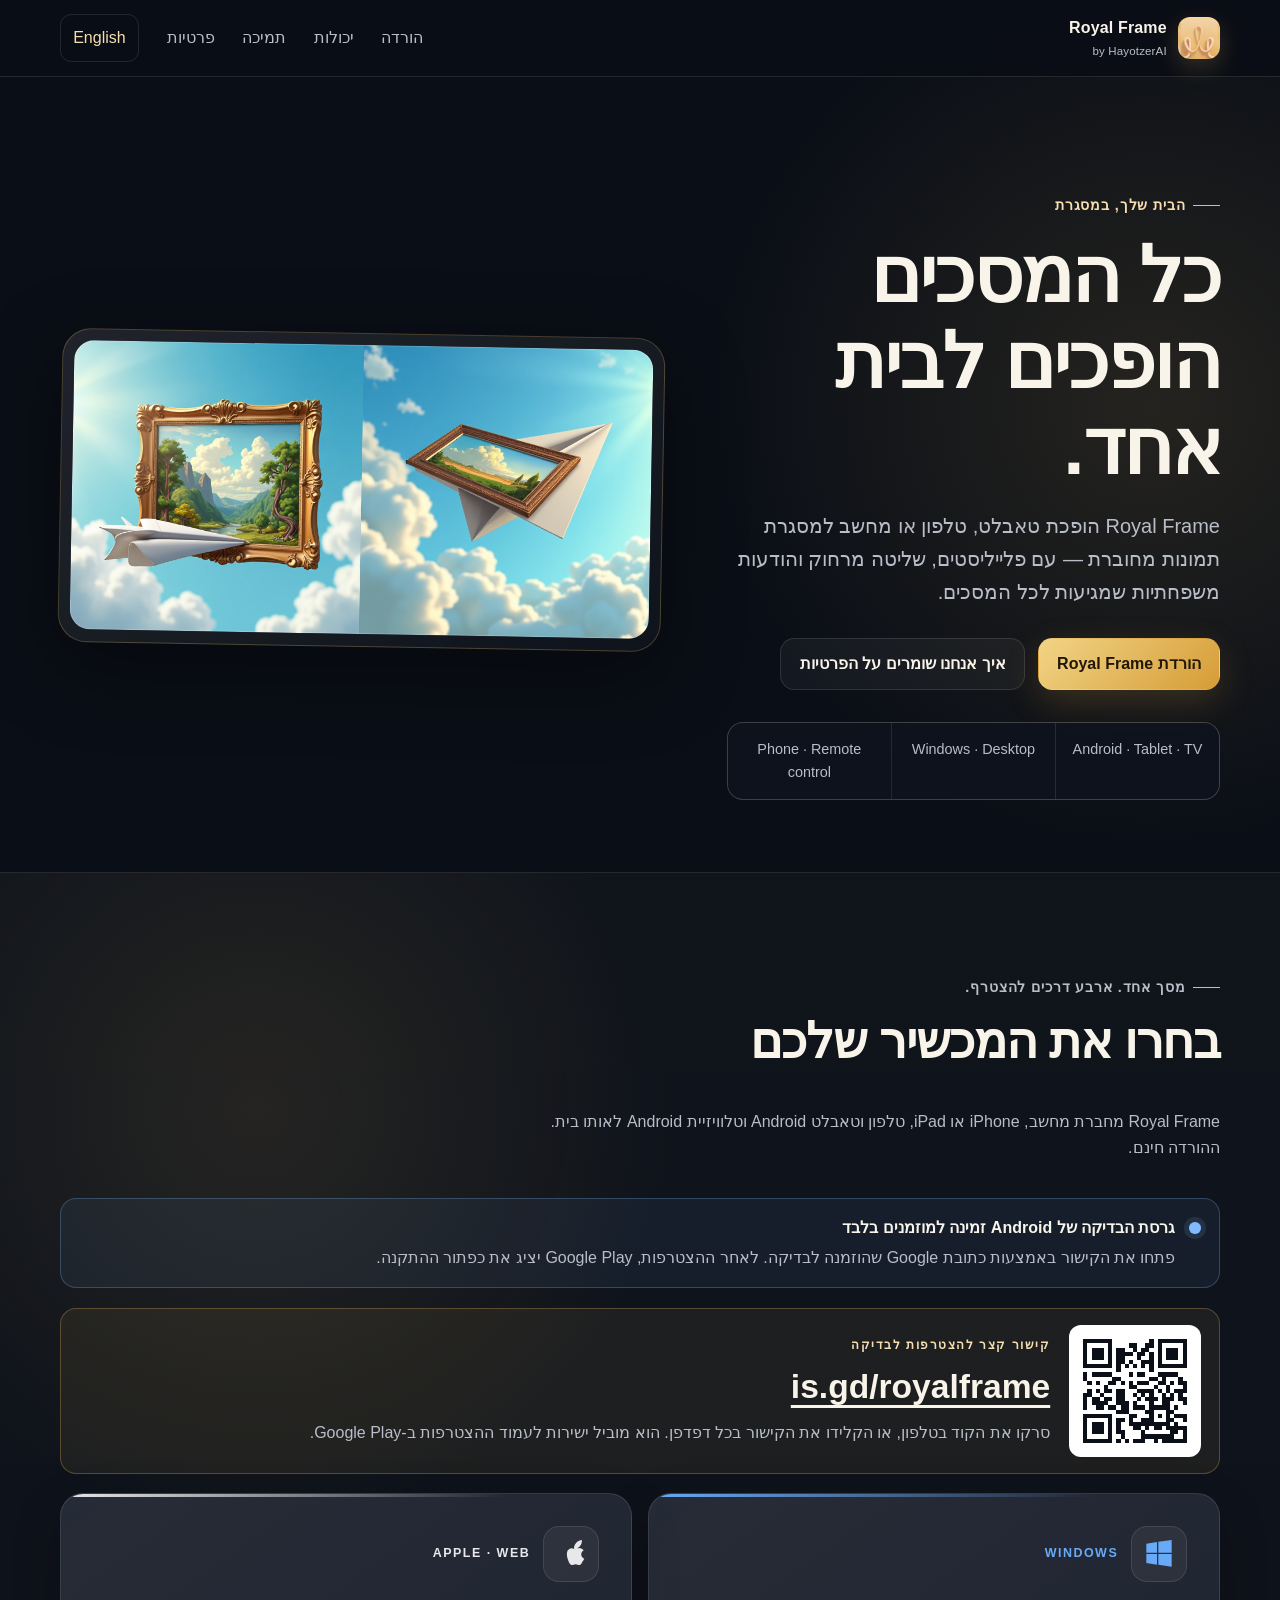
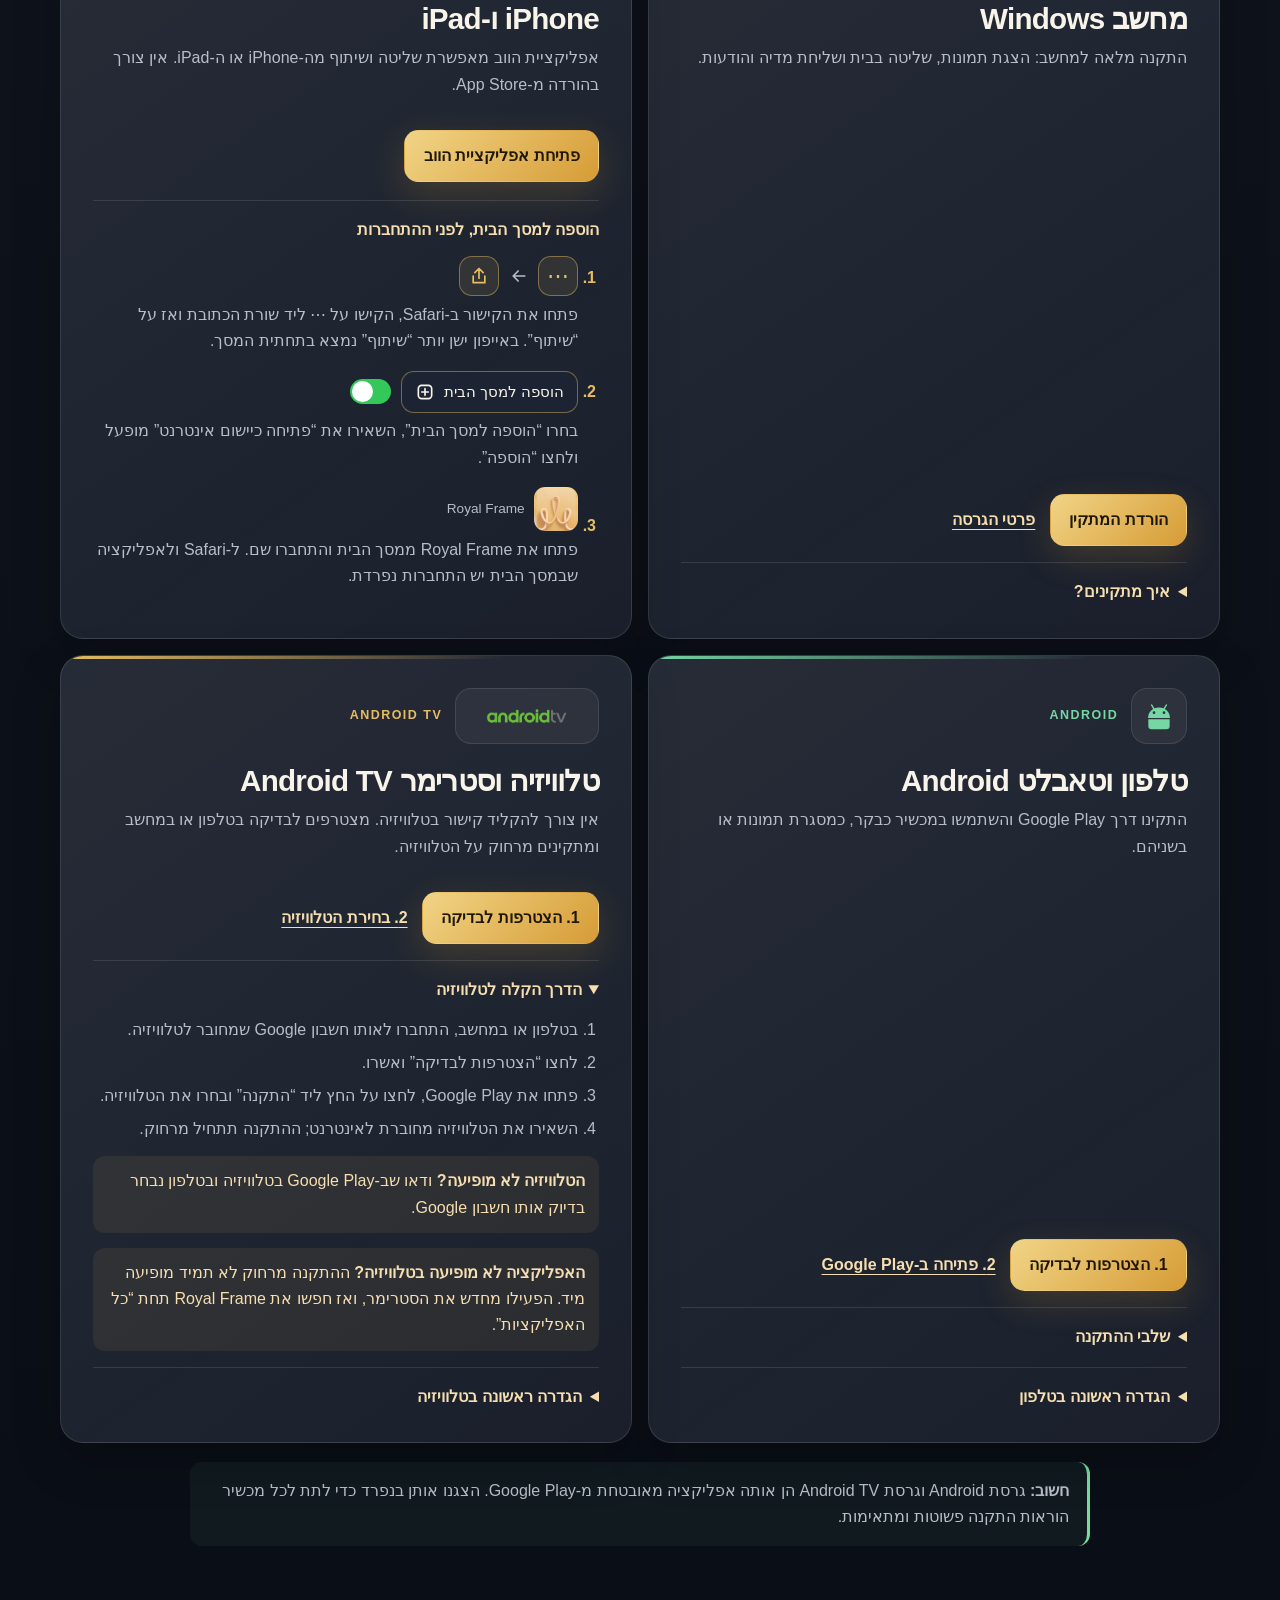
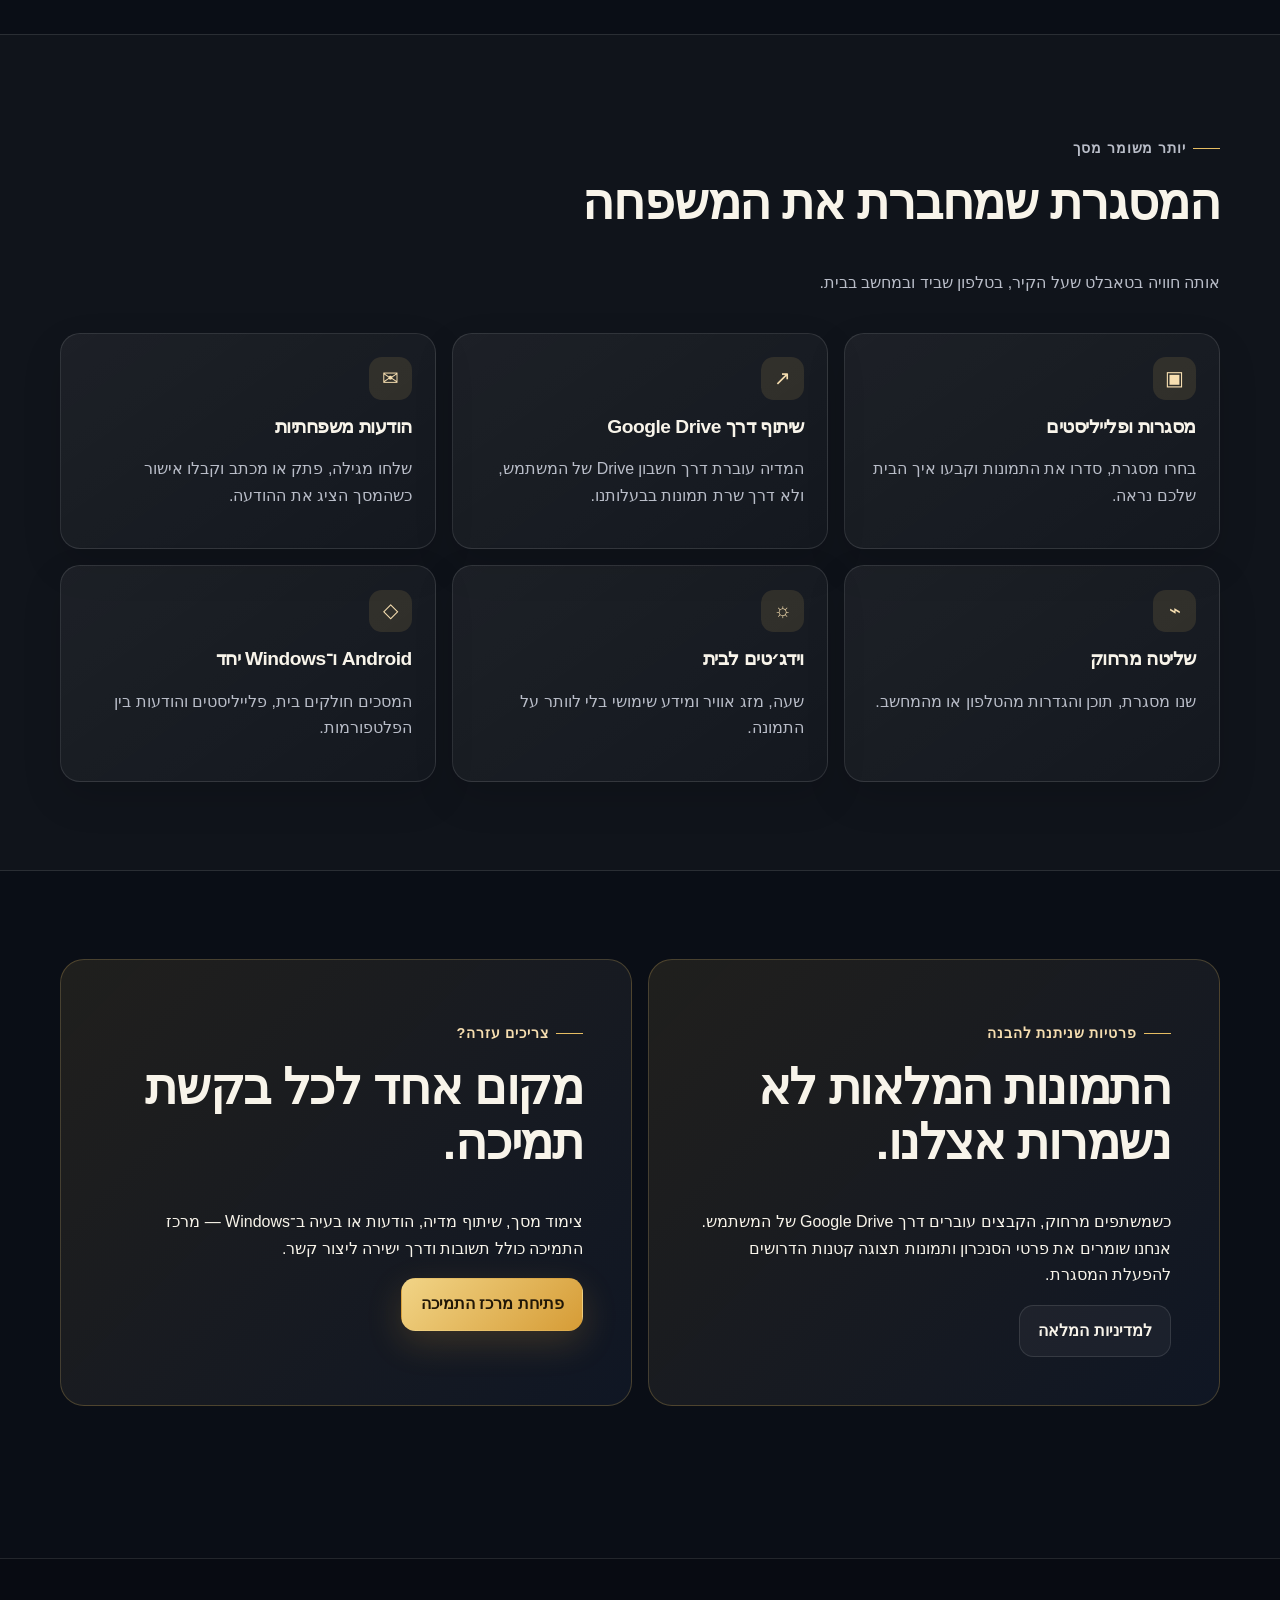
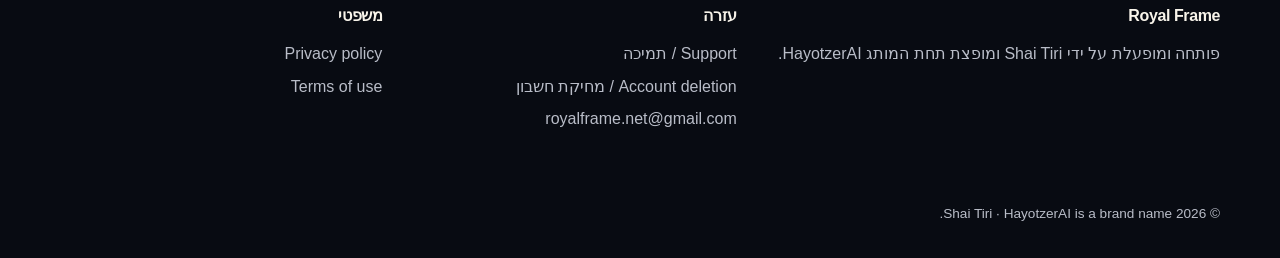
==== commit 7e0bb846: "Show royalframe.net@gmail.com as the public contact address The owner chose royalframe.net@gmail.com" ====
--- a/index.html
+++ b/index.html
@@ -281,7 +281,7 @@
   <footer class="site-footer">
     <div class="content-shell footer-grid">
       <div><h3>Royal Frame</h3><p class="muted" data-lang="he">פותחה ומופעלת על ידי Shai Tiri ומופצת תחת המותג HayotzerAI.</p><p class="muted" data-lang="en">Developed and operated by Shai Tiri and distributed under the HayotzerAI brand.</p></div>
-      <div><h3 data-lang="he">עזרה</h3><h3 data-lang="en">Help</h3><a href="support.html">Support / תמיכה</a><a href="delete-account.html">Account deletion / מחיקת חשבון</a><a href="mailto:shai7net@gmail.com">shai7net@gmail.com</a></div>
+      <div><h3 data-lang="he">עזרה</h3><h3 data-lang="en">Help</h3><a href="support.html">Support / תמיכה</a><a href="delete-account.html">Account deletion / מחיקת חשבון</a><a href="mailto:royalframe.net@gmail.com">royalframe.net@gmail.com</a></div>
       <div><h3 data-lang="he">משפטי</h3><h3 data-lang="en">Legal</h3><a href="privacy.html">Privacy policy</a><a href="terms.html">Terms of use</a></div>
     </div>
     <div class="content-shell footer-note">© <span data-year>2026</span> Shai Tiri · HayotzerAI is a brand name.</div>
